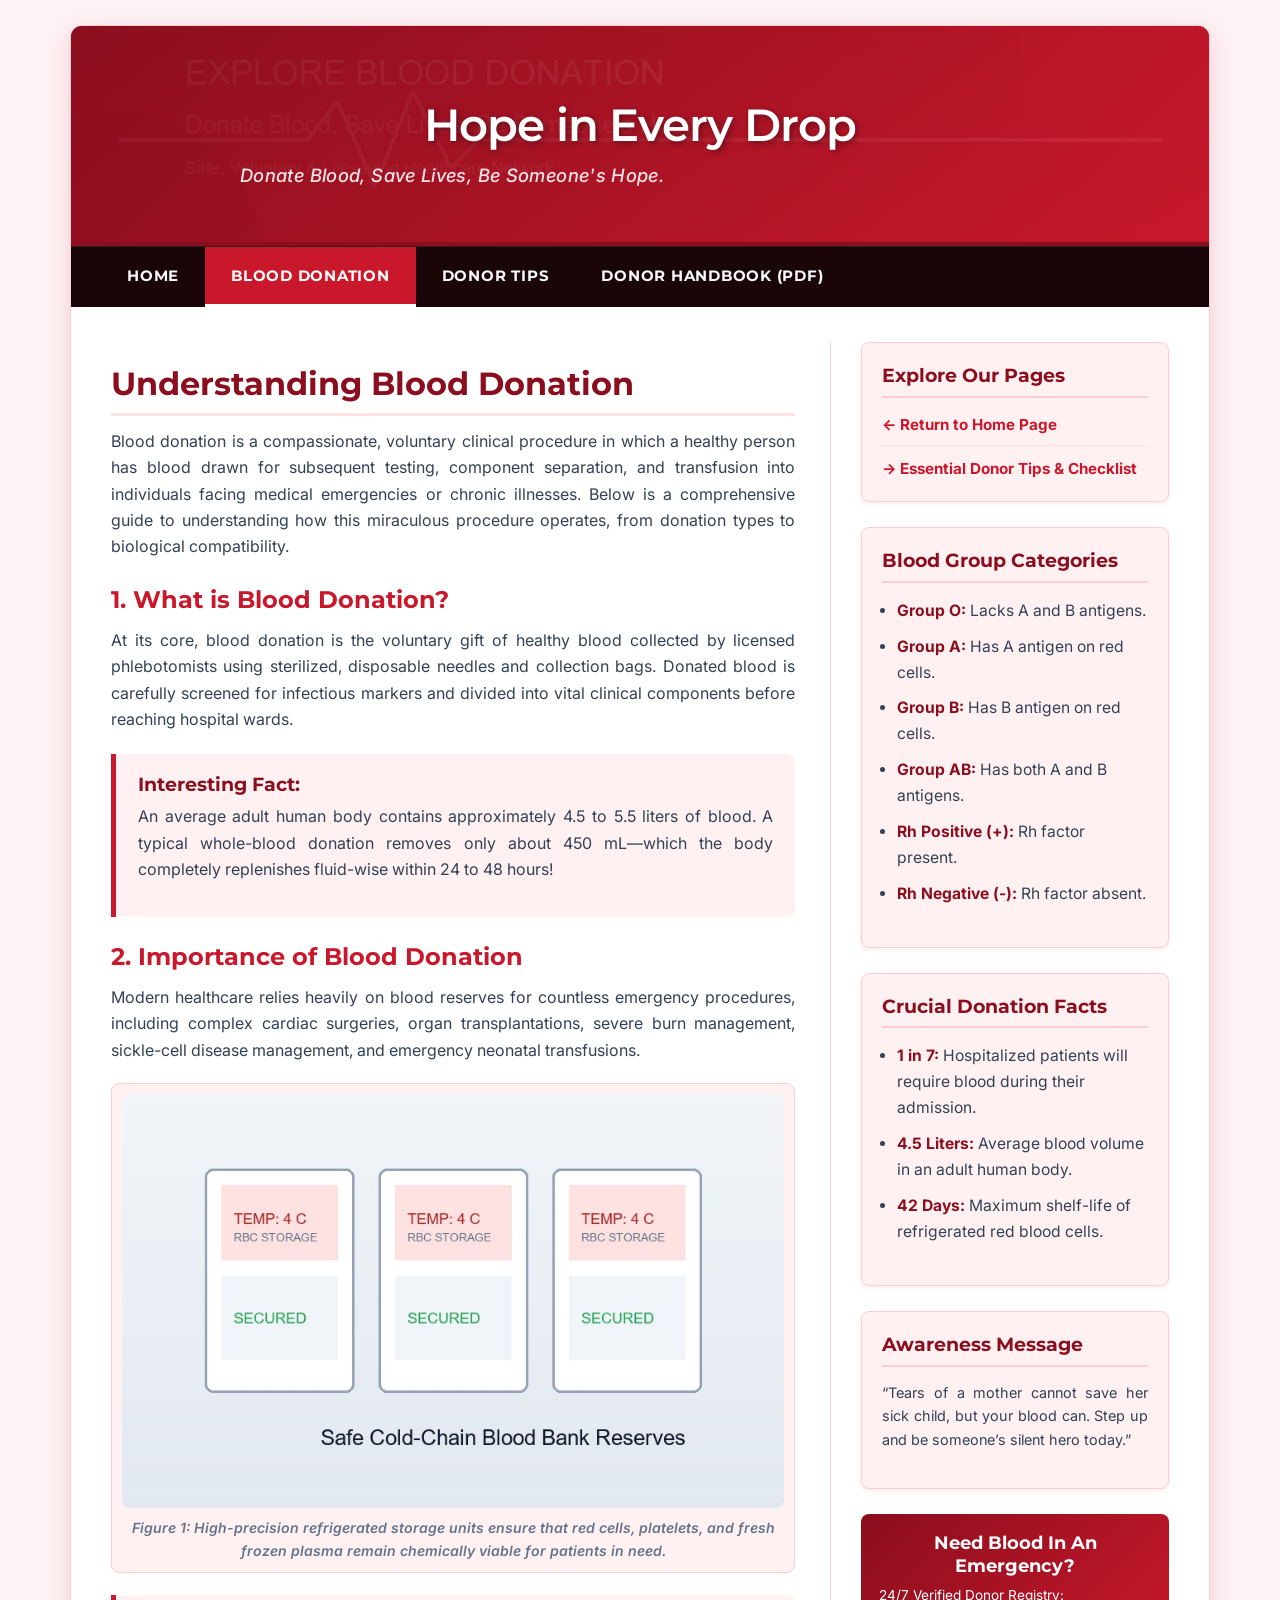
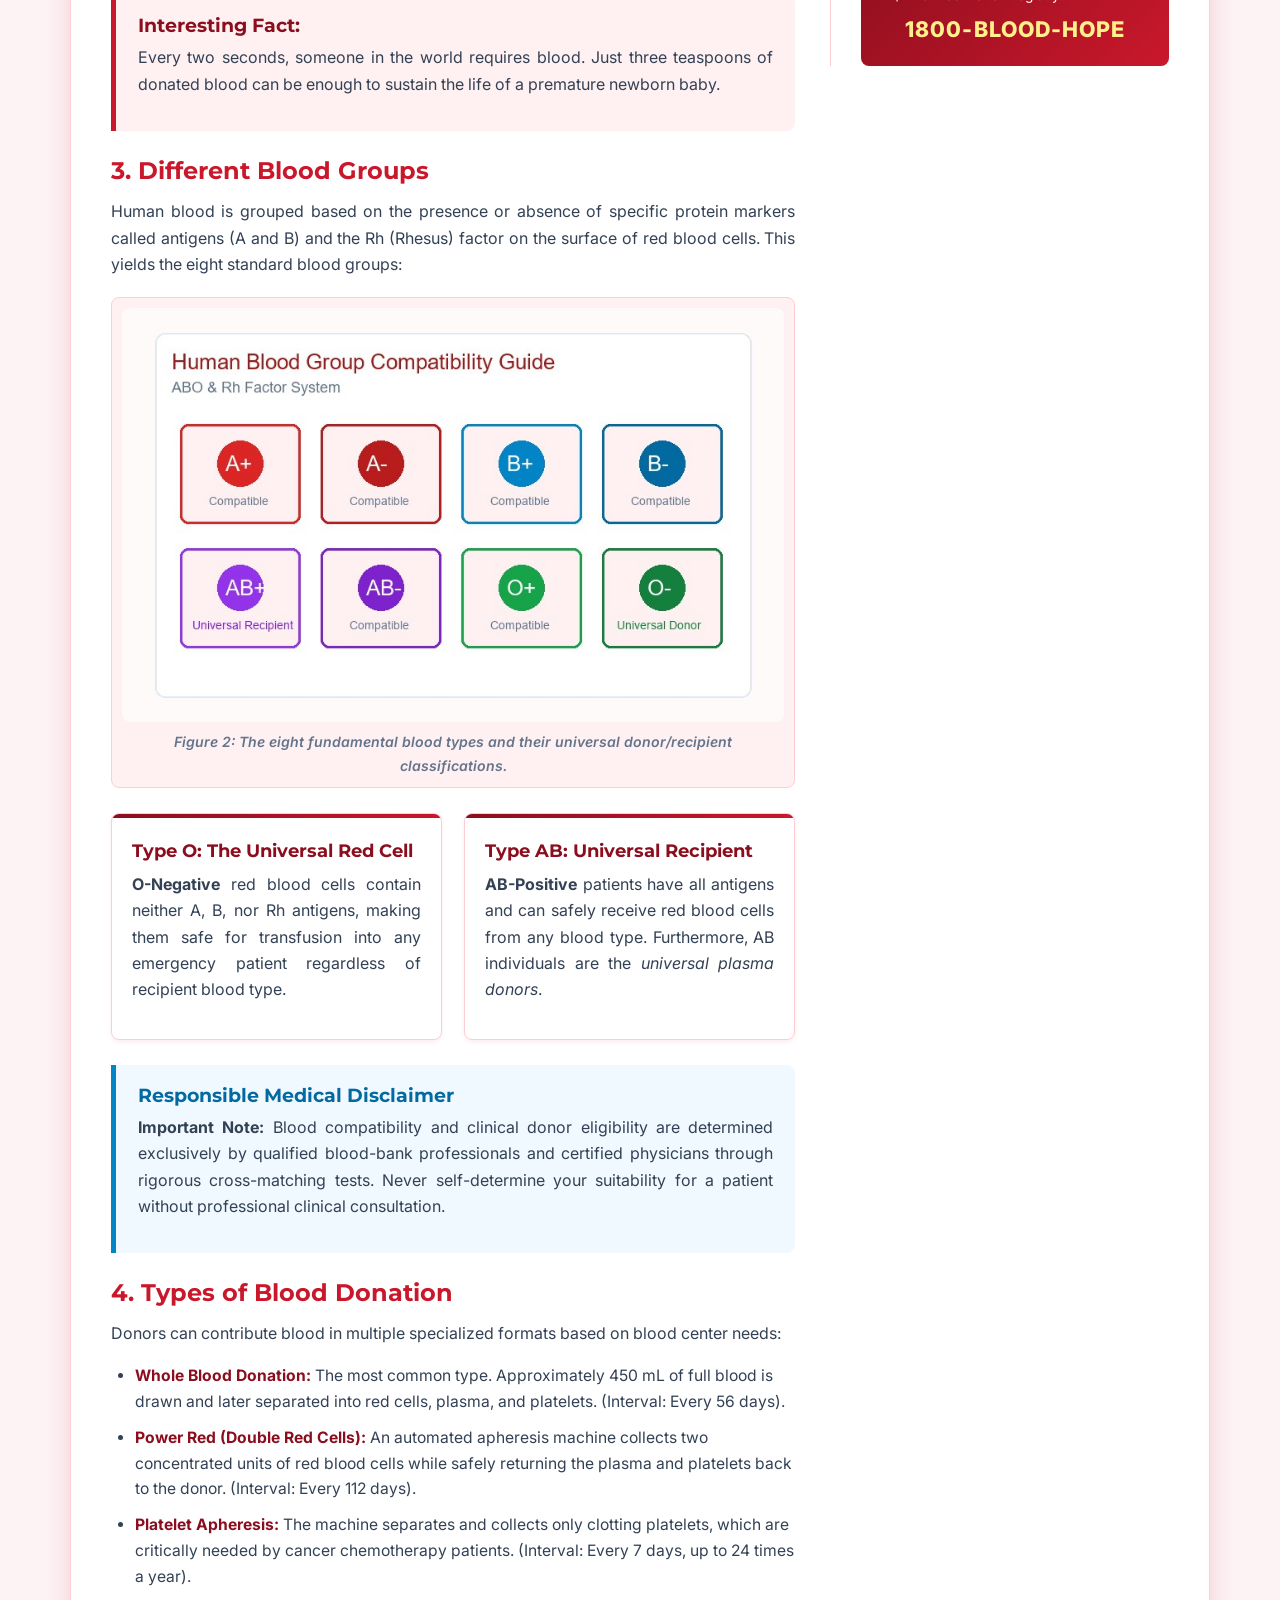
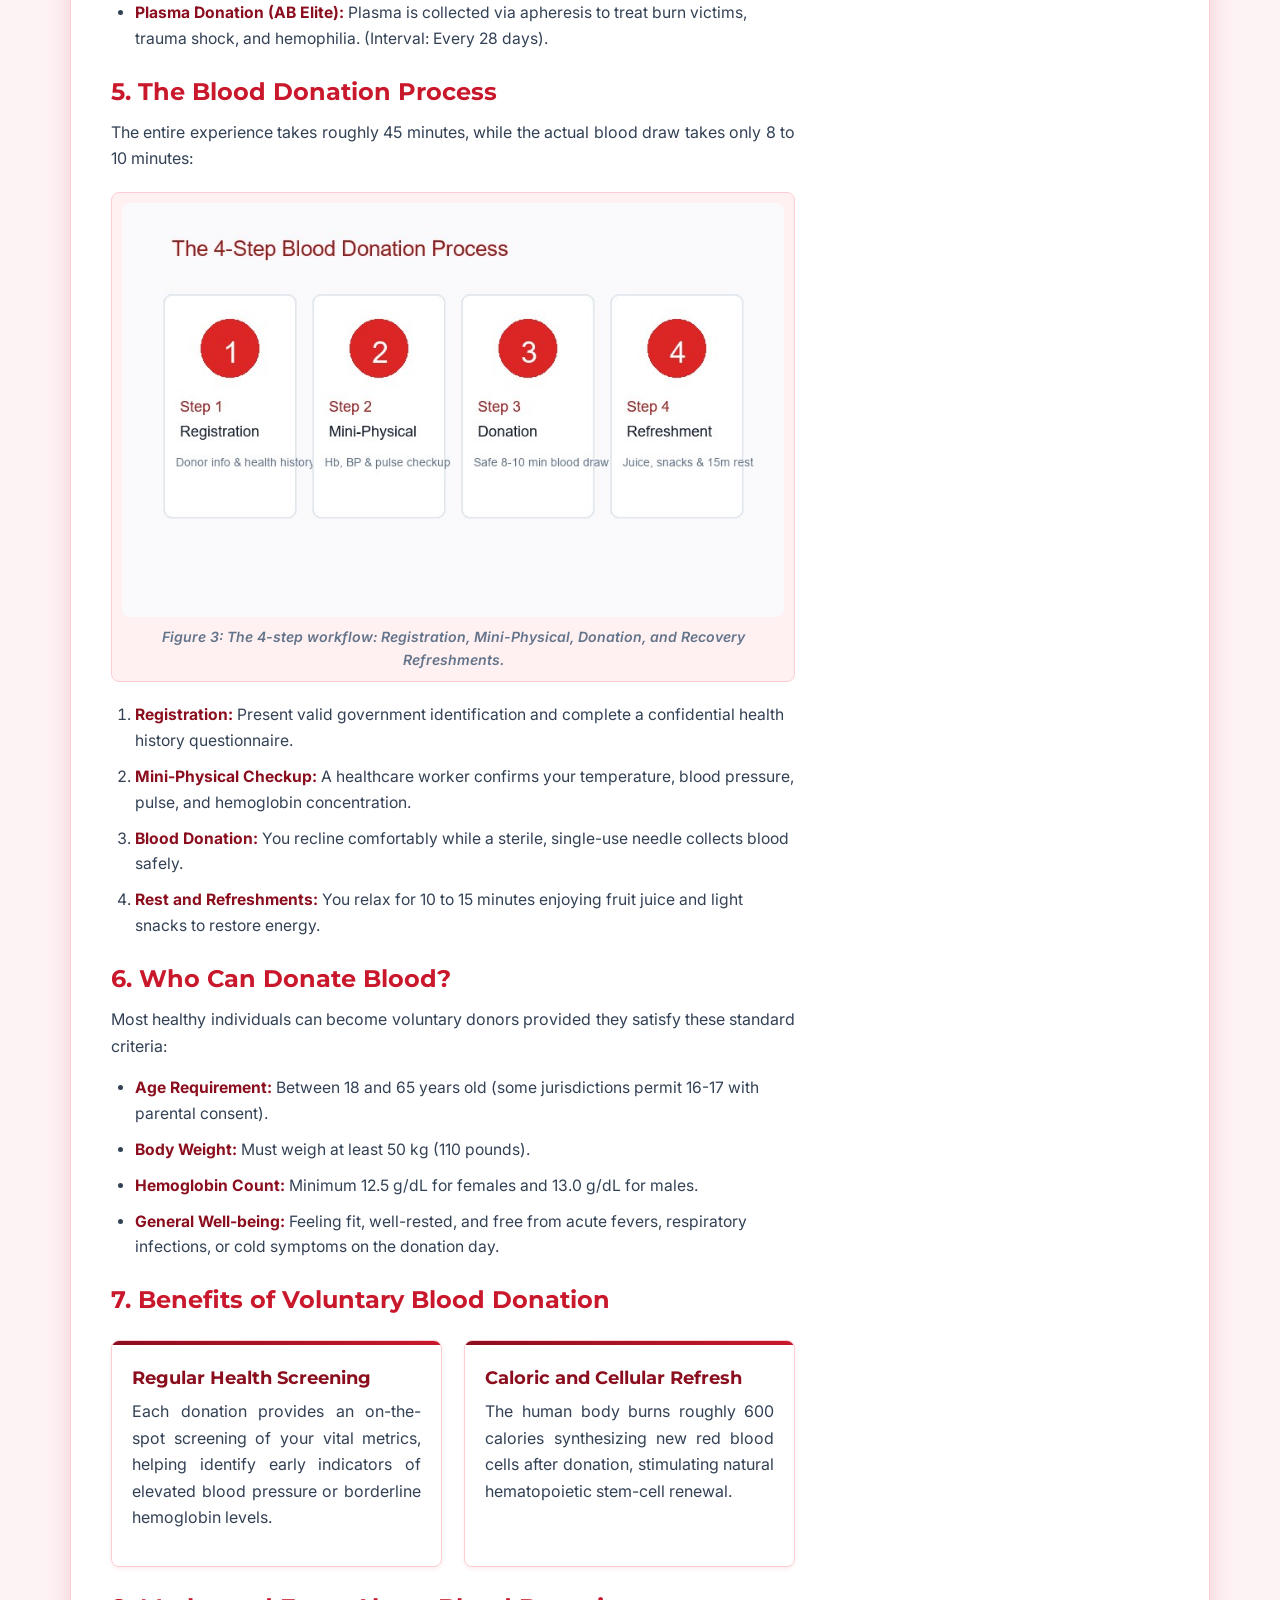
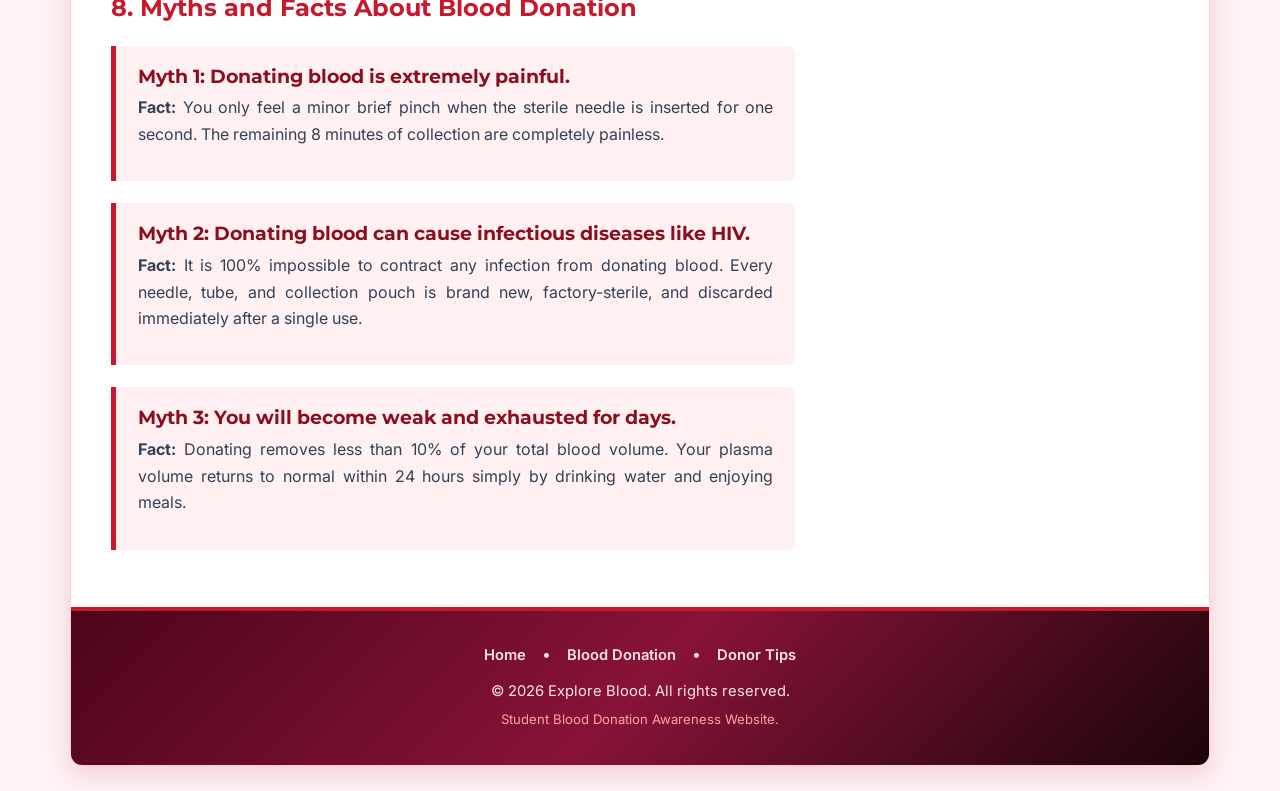
==== blood-donation.html @ 2cd2469a "blood Donor" ====
<!DOCTYPE html>
<html lang="en">
<head>
  <meta charset="UTF-8">
  <meta name="viewport" content="width=device-width, initial-scale=1.0">
  <title>Understanding Blood Donation | Explore Blood</title>
  
  <!-- CSS Stylesheets -->
  <link rel="stylesheet" href="styles/normalize.css">
  <link rel="stylesheet" href="styles/main.css">
  <link rel="icon" type="image/png" href="images/blood-drop.jpg">
</head>
<body>

  <!-- Main Website Wrapper -->
  <div class="main-wrapper">

    <!-- ======================================================================
         1. SITE HEADER (Common across all pages)
         ====================================================================== -->
    <header class="site-header">
      <div class="header-content">
        <h1 class="site-title"><a href="index.html">Hope in Every Drop</a></h1>
        <p class="site-tagline">Donate Blood, Save Lives, Be Someone's Hope.</p>
      </div>
    </header>

    <!-- ======================================================================
         2. NAVIGATION MENU (Horizontal & Responsive Pure CSS)
         ====================================================================== -->
    <nav class="site-nav">
      <input type="checkbox" id="nav-toggle">
      <label for="nav-toggle" class="nav-toggle-label">
        MENU <span class="menu-icon">&#9776;</span>
      </label>
      <ul class="nav-menu">
        <li><a href="index.html">Home</a></li>
        <li><a href="blood-donation.html" class="active">Blood Donation</a></li>
        <li><a href="donor-tips.html">Donor Tips</a></li>
        <li><a href="assets/blood_donor_handbook.pdf" target="_blank">Donor Handbook (PDF)</a></li>
      </ul>
    </nav>

    <!-- ======================================================================
         3. TWO-COLUMN LAYOUT (Main Content + Sidebar)
         ====================================================================== -->
    <div class="layout-container clearfix">

      <!-- MAIN SECTION (Left Column) -->
      <main class="main-content">
        
        <!-- Main Heading -->
        <section>
          <h1>Understanding Blood Donation</h1>
          <p>
            Blood donation is a compassionate, voluntary clinical procedure in which a healthy person has blood drawn for subsequent testing, component separation, and transfusion into individuals facing medical emergencies or chronic illnesses. Below is a comprehensive guide to understanding how this miraculous procedure operates, from donation types to biological compatibility.
          </p>
        </section>

        <!-- 1. What is Blood Donation? -->
        <section>
          <h2>1. What is Blood Donation?</h2>
          <p>
            At its core, blood donation is the voluntary gift of healthy blood collected by licensed phlebotomists using sterilized, disposable needles and collection bags. Donated blood is carefully screened for infectious markers and divided into vital clinical components before reaching hospital wards.
          </p>
          <div class="alert-box">
            <h3>Interesting Fact:</h3>
            <p>
              An average adult human body contains approximately 4.5 to 5.5 liters of blood. A typical whole-blood donation removes only about 450 mL&mdash;which the body completely replenishes fluid-wise within 24 to 48 hours!
            </p>
          </div>
        </section>

        <!-- 2. Importance of Blood Donation -->
        <section>
          <h2>2. Importance of Blood Donation</h2>
          <p>
            Modern healthcare relies heavily on blood reserves for countless emergency procedures, including complex cardiac surgeries, organ transplantations, severe burn management, sickle-cell disease management, and emergency neonatal transfusions.
          </p>
          <figure class="content-figure">
            <img src="images/blood-bank.jpg" alt="Certified Blood Bank Cold Chain Storage">
            <figcaption>Figure 1: High-precision refrigerated storage units ensure that red cells, platelets, and fresh frozen plasma remain chemically viable for patients in need.</figcaption>
          </figure>
          <div class="alert-box">
            <h3>Interesting Fact:</h3>
            <p>
              Every two seconds, someone in the world requires blood. Just three teaspoons of donated blood can be enough to sustain the life of a premature newborn baby.
            </p>
          </div>
        </section>

        <!-- 3. Different Blood Groups -->
        <section>
          <h2>3. Different Blood Groups</h2>
          <p>
            Human blood is grouped based on the presence or absence of specific protein markers called antigens (A and B) and the Rh (Rhesus) factor on the surface of red blood cells. This yields the eight standard blood groups:
          </p>

          <figure class="content-figure">
            <img src="images/blood-groups.jpg" alt="Blood Group Compatibility Infographic">
            <figcaption>Figure 2: The eight fundamental blood types and their universal donor/recipient classifications.</figcaption>
          </figure>

          <div class="cards-grid">
            <article class="info-card">
              <h3>Type O: The Universal Red Cell</h3>
              <p>
                <strong>O-Negative</strong> red blood cells contain neither A, B, nor Rh antigens, making them safe for transfusion into any emergency patient regardless of recipient blood type.
              </p>
            </article>

            <article class="info-card">
              <h3>Type AB: Universal Recipient</h3>
              <p>
                <strong>AB-Positive</strong> patients have all antigens and can safely receive red blood cells from any blood type. Furthermore, AB individuals are the <em>universal plasma donors</em>.
              </p>
            </article>
          </div>

          <!-- Medical Responsibility Notice as required -->
          <div class="alert-box" style="border-left-color: #0284c7; background-color: #f0f9ff;">
            <h3 style="color: #0369a1;">Responsible Medical Disclaimer</h3>
            <p>
              <strong>Important Note:</strong> Blood compatibility and clinical donor eligibility are determined exclusively by qualified blood-bank professionals and certified physicians through rigorous cross-matching tests. Never self-determine your suitability for a patient without professional clinical consultation.
            </p>
          </div>
        </section>

        <!-- 4. Types of Blood Donation -->
        <section>
          <h2>4. Types of Blood Donation</h2>
          <p>
            Donors can contribute blood in multiple specialized formats based on blood center needs:
          </p>
          <ul class="styled-list">
            <li><strong>Whole Blood Donation:</strong> The most common type. Approximately 450 mL of full blood is drawn and later separated into red cells, plasma, and platelets. (Interval: Every 56 days).</li>
            <li><strong>Power Red (Double Red Cells):</strong> An automated apheresis machine collects two concentrated units of red blood cells while safely returning the plasma and platelets back to the donor. (Interval: Every 112 days).</li>
            <li><strong>Platelet Apheresis:</strong> The machine separates and collects only clotting platelets, which are critically needed by cancer chemotherapy patients. (Interval: Every 7 days, up to 24 times a year).</li>
            <li><strong>Plasma Donation (AB Elite):</strong> Plasma is collected via apheresis to treat burn victims, trauma shock, and hemophilia. (Interval: Every 28 days).</li>
          </ul>
        </section>

        <!-- 5. Blood Donation Process -->
        <section>
          <h2>5. The Blood Donation Process</h2>
          <p>
            The entire experience takes roughly 45 minutes, while the actual blood draw takes only 8 to 10 minutes:
          </p>
          <figure class="content-figure">
            <img src="images/donation-process.jpg" alt="Step-by-Step Blood Donation Process">
            <figcaption>Figure 3: The 4-step workflow: Registration, Mini-Physical, Donation, and Recovery Refreshments.</figcaption>
          </figure>
          <ol class="styled-list">
            <li><strong>Registration:</strong> Present valid government identification and complete a confidential health history questionnaire.</li>
            <li><strong>Mini-Physical Checkup:</strong> A healthcare worker confirms your temperature, blood pressure, pulse, and hemoglobin concentration.</li>
            <li><strong>Blood Donation:</strong> You recline comfortably while a sterile, single-use needle collects blood safely.</li>
            <li><strong>Rest and Refreshments:</strong> You relax for 10 to 15 minutes enjoying fruit juice and light snacks to restore energy.</li>
          </ol>
        </section>

        <!-- 6. Who Can Donate Blood? -->
        <section>
          <h2>6. Who Can Donate Blood?</h2>
          <p>
            Most healthy individuals can become voluntary donors provided they satisfy these standard criteria:
          </p>
          <ul class="styled-list">
            <li><strong>Age Requirement:</strong> Between 18 and 65 years old (some jurisdictions permit 16-17 with parental consent).</li>
            <li><strong>Body Weight:</strong> Must weigh at least 50 kg (110 pounds).</li>
            <li><strong>Hemoglobin Count:</strong> Minimum 12.5 g/dL for females and 13.0 g/dL for males.</li>
            <li><strong>General Well-being:</strong> Feeling fit, well-rested, and free from acute fevers, respiratory infections, or cold symptoms on the donation day.</li>
          </ul>
        </section>

        <!-- 7. Benefits of Voluntary Blood Donation -->
        <section>
          <h2>7. Benefits of Voluntary Blood Donation</h2>
          <div class="cards-grid">
            <article class="info-card">
              <h3>Regular Health Screening</h3>
              <p>
                Each donation provides an on-the-spot screening of your vital metrics, helping identify early indicators of elevated blood pressure or borderline hemoglobin levels.
              </p>
            </article>
            <article class="info-card">
              <h3>Caloric and Cellular Refresh</h3>
              <p>
                The human body burns roughly 600 calories synthesizing new red blood cells after donation, stimulating natural hematopoietic stem-cell renewal.
              </p>
            </article>
          </div>
        </section>

        <!-- 8. Myths and Facts About Blood Donation -->
        <section>
          <h2>8. Myths and Facts About Blood Donation</h2>
          <div class="alert-box">
            <h3>Myth 1: Donating blood is extremely painful.</h3>
            <p>
              <strong>Fact:</strong> You only feel a minor brief pinch when the sterile needle is inserted for one second. The remaining 8 minutes of collection are completely painless.
            </p>
          </div>

          <div class="alert-box">
            <h3>Myth 2: Donating blood can cause infectious diseases like HIV.</h3>
            <p>
              <strong>Fact:</strong> It is 100% impossible to contract any infection from donating blood. Every needle, tube, and collection pouch is brand new, factory-sterile, and discarded immediately after a single use.
            </p>
          </div>

          <div class="alert-box">
            <h3>Myth 3: You will become weak and exhausted for days.</h3>
            <p>
              <strong>Fact:</strong> Donating removes less than 10% of your total blood volume. Your plasma volume returns to normal within 24 hours simply by drinking water and enjoying meals.
            </p>
          </div>
        </section>

      </main>

      <!-- SIDEBAR (Right Column) -->
      <aside class="sidebar-content">

        <!-- Navigation Links Back to Home & Donor Tips -->
        <div class="sidebar-widget">
          <h3>Explore Our Pages</h3>
          <ul class="sidebar-links">
            <li><a href="index.html">&larr; Return to Home Page</a></li>
            <li><a href="donor-tips.html">&rarr; Essential Donor Tips &amp; Checklist</a></li>
          </ul>
        </div>

        <!-- Blood Group Categories -->
        <div class="sidebar-widget">
          <h3>Blood Group Categories</h3>
          <ul class="styled-list" style="margin-left: 15px; font-size: 0.9rem;">
            <li><strong>Group O:</strong> Lacks A and B antigens.</li>
            <li><strong>Group A:</strong> Has A antigen on red cells.</li>
            <li><strong>Group B:</strong> Has B antigen on red cells.</li>
            <li><strong>Group AB:</strong> Has both A and B antigens.</li>
            <li><strong>Rh Positive (+):</strong> Rh factor present.</li>
            <li><strong>Rh Negative (-):</strong> Rh factor absent.</li>
          </ul>
        </div>

        <!-- Important Blood Donation Facts -->
        <div class="sidebar-widget">
          <h3>Crucial Donation Facts</h3>
          <ul class="styled-list" style="margin-left: 15px; font-size: 0.9rem;">
            <li><strong>1 in 7:</strong> Hospitalized patients will require blood during their admission.</li>
            <li><strong>4.5 Liters:</strong> Average blood volume in an adult human body.</li>
            <li><strong>42 Days:</strong> Maximum shelf-life of refrigerated red blood cells.</li>
          </ul>
        </div>

        <!-- Short Awareness Message -->
        <div class="sidebar-widget">
          <h3>Awareness Message</h3>
          <p style="font-size: 0.9rem;">
            &ldquo;Tears of a mother cannot save her sick child, but your blood can. Step up and be someone&rsquo;s silent hero today.&rdquo;
          </p>
        </div>

        <!-- Emergency Helpline Widget -->
        <div class="helpline-box">
          <h4>Need Blood In An Emergency?</h4>
          <p style="font-size: 0.85rem; margin-bottom: 0;">24/7 Verified Donor Registry:</p>
          <span class="helpline-number">1800-BLOOD-HOPE</span>
        </div>

      </aside>

    </div><!-- End of layout-container -->

    <!-- ======================================================================
         4. SITE FOOTER (Common across all pages)
         ====================================================================== -->
    <footer class="site-footer">
      <div class="footer-nav">
        <a href="index.html">Home</a> &bull;
        <a href="blood-donation.html">Blood Donation</a> &bull;
        <a href="donor-tips.html">Donor Tips</a>
      </div>
      <p>&copy; 2026 Explore Blood. All rights reserved.</p>
      <p class="footer-note">Student Blood Donation Awareness Website.</p>
    </footer>

  </div><!-- End of main-wrapper -->

</body>
</html>
---- styles/main.css ----
/* ==========================================================================
   EXPLORE BLOOD – BLOOD DONATION AWARENESS WEBSITE
   Common Stylesheet: main.css
   Topic: Explore Blood – Donate Blood, Save Lives, Be Someone's Hope
   Designed with HTML5 & CSS3 (Zero Frameworks, Zero JavaScript)
   ========================================================================== */

/* Google Fonts Import for clean modern typography */
@import url('https://fonts.googleapis.com/css2?family=Inter:wght@300;400;500;600;700&family=Montserrat:wght@600;700;800;900&display=swap');

/* --------------------------------------------------------------------------
   1. CSS VARIABLES (Theme Colors & Font Settings)
   -------------------------------------------------------------------------- */
:root {
  --primary-red: #c9182b;       /* Dominant bold red */
  --dark-red: #8b0e1e;          /* Deep rich crimson */
  --light-pink: #fff1f2;        /* Soft background pink */
  --card-pink: #ffe4e6;         /* Highlight border pink */
  --accent-pink: #fda4af;       /* Hover accent pink */
  --white: #ffffff;             /* Crisp clean white */
  --text-dark: #1e293b;         /* Deep slate heading color */
  --text-body: #334155;         /* Readable paragraph color */
  --text-muted: #64748b;        /* Subtitle gray */
  --border-color: #fecdd3;      /* Soft pinkish border */
  --shadow-sm: 0 2px 4px rgba(201, 24, 43, 0.08);
  --shadow-md: 0 4px 12px rgba(201, 24, 43, 0.12);
  --shadow-lg: 0 8px 24px rgba(201, 24, 43, 0.16);
  --border-radius: 8px;
  --transition: all 0.3s ease;
}

/* --------------------------------------------------------------------------
   2. GLOBAL RESET & BASE STYLES
   -------------------------------------------------------------------------- */
* {
  box-sizing: border-box;
  margin: 0;
  padding: 0;
}

html {
  font-family: 'Inter', -apple-system, BlinkMacSystemFont, 'Segoe UI', Roboto, sans-serif;
  font-size: 16px;
  color: var(--text-body);
  background-color: #fdf2f4;    /* Light aesthetic background */
  line-height: 1.65;
}

body {
  margin: 0;
  padding: 0;
  background-color: #fdf2f4;
  overflow-x: hidden;
}

/* Headings */
h1, h2, h3, h4, h5, h6 {
  font-family: 'Montserrat', sans-serif;
  color: var(--dark-red);
  font-weight: 700;
  line-height: 1.3;
  margin-bottom: 0.75rem;
}

h1 {
  font-size: 2rem;
  border-bottom: 3px solid var(--card-pink);
  padding-bottom: 8px;
}

h2 {
  font-size: 1.5rem;
  color: var(--primary-red);
  margin-top: 1.5rem;
}

h3 {
  font-size: 1.2rem;
  color: var(--text-dark);
}

p {
  margin-bottom: 1rem;
  text-align: justify;
}

a {
  color: var(--primary-red);
  text-decoration: none;
  font-weight: 600;
  transition: var(--transition);
}

a:hover, a:focus {
  color: var(--dark-red);
  text-decoration: underline;
}

img {
  max-width: 100%;
  height: auto;
  display: block;
  border-radius: var(--border-radius);
}

/* --------------------------------------------------------------------------
   3. FIXED-WIDTH CENTERED CONTAINER (Desktop View)
   -------------------------------------------------------------------------- */
.main-wrapper {
  width: 1140px;
  max-width: 95%;
  margin: 25px auto;
  background-color: var(--white);
  box-shadow: var(--shadow-lg);
  border-radius: 12px;
  overflow: hidden;
  border: 1px solid var(--border-color);
}

/* --------------------------------------------------------------------------
   4. HEADER & BANNER STYLING
   -------------------------------------------------------------------------- */
header.site-header {
  position: relative;
  background: linear-gradient(135deg, rgba(139, 14, 30, 0.95), rgba(201, 24, 43, 0.9)), url('../images/banner.jpg') center/cover no-repeat;
  color: var(--white);
  padding: 40px 45px 35px;
  text-align: center;
  border-bottom: 4px solid var(--dark-red);
}

.header-content {
  max-width: 800px;
  margin: 0 auto;
}

.site-title {
  font-size: 2.8rem;
  font-weight: 900;
  letter-spacing: -0.02em;
  color: var(--white);
  text-shadow: 2px 2px 6px rgba(0, 0, 0, 0.4);
  margin-bottom: 6px;
  border: none;
  padding: 0;
}

.site-title a {
  color: var(--white);
  text-decoration: none;
}

.site-tagline {
  font-size: 1.15rem;
  font-weight: 500;
  color: #ffe4e6;
  font-style: italic;
  letter-spacing: 0.02em;
}

/* --------------------------------------------------------------------------
   5. NAVIGATION MENU (Horizontal & Responsive Pure CSS)
   -------------------------------------------------------------------------- */
nav.site-nav {
  background-color: #1a0508;    /* Dark crimson-black navbar */
  position: relative;
  border-top: 1px solid rgba(255, 255, 255, 0.1);
}

/* Hidden checkbox for pure CSS mobile menu toggle */
#nav-toggle {
  display: none;
}

.nav-toggle-label {
  display: none;
  color: var(--white);
  padding: 14px 20px;
  font-weight: 700;
  cursor: pointer;
  text-align: right;
  font-family: 'Montserrat', sans-serif;
  user-select: none;
}

.nav-toggle-label .menu-icon {
  margin-left: 8px;
  font-size: 1.25rem;
}

.nav-menu {
  list-style: none;
  display: flex;
  margin: 0;
  padding: 0 30px;
  justify-content: flex-start;
}

.nav-menu li {
  margin: 0;
}

.nav-menu li a {
  display: block;
  padding: 16px 26px;
  color: #f8fafc;
  font-family: 'Montserrat', sans-serif;
  font-size: 0.95rem;
  font-weight: 700;
  text-transform: uppercase;
  letter-spacing: 0.05em;
  transition: var(--transition);
  border-bottom: 3px solid transparent;
}

.nav-menu li a:hover,
.nav-menu li a.active {
  background-color: var(--primary-red);
  color: var(--white);
  text-decoration: none;
  border-bottom: 3px solid var(--white);
}

/* --------------------------------------------------------------------------
   6. TWO-COLUMN LAYOUT (Main Content + Sidebar)
   -------------------------------------------------------------------------- */
.layout-container {
  padding: 35px 40px;
  background-color: var(--white);
}

/* Clearfix for floating layout */
.clearfix::after {
  content: "";
  display: table;
  clear: both;
}

/* Left Main Section (68% Width) */
main.main-content {
  float: left;
  width: 68%;
  padding-right: 35px;
}

/* Right Sidebar Section (32% Width) */
aside.sidebar-content {
  float: right;
  width: 32%;
  padding-left: 30px;
  border-left: 1px solid var(--border-color);
}

/* --------------------------------------------------------------------------
   7. FLOAT IMAGE & VISUAL CONTENT STYLING
   -------------------------------------------------------------------------- */
/* Demonstrating the floating skill requirement */
.img-float-left {
  float: left;
  margin: 0 25px 15px 0;
  border: 3px solid var(--border-color);
  padding: 4px;
  background-color: var(--white);
  box-shadow: var(--shadow-md);
  max-width: 340px;
  transition: var(--transition);
}

.img-float-left:hover {
  transform: scale(1.02);
  border-color: var(--primary-red);
}

.hero-feature-img {
  width: 100%;
  max-height: 400px;
  object-fit: cover;
  border: 3px solid var(--border-color);
  margin: 20px 0;
  box-shadow: var(--shadow-md);
  transition: var(--transition);
}

.hero-feature-img:hover {
  box-shadow: var(--shadow-lg);
  border-color: var(--primary-red);
}

/* Figure & Figcaption */
figure.content-figure {
  margin: 20px 0;
  padding: 10px;
  background-color: var(--light-pink);
  border: 1px solid var(--border-color);
  border-radius: var(--border-radius);
  text-align: center;
}

figure.content-figure img {
  width: 100%;
  margin: 0 auto;
}

figcaption {
  font-size: 0.88rem;
  font-weight: 600;
  color: var(--text-muted);
  margin-top: 8px;
  font-style: italic;
}

/* --------------------------------------------------------------------------
   8. ATTRACTIVE CARDS & CONTENT GRIDS
   -------------------------------------------------------------------------- */
.cards-grid {
  display: grid;
  grid-template-columns: repeat(2, 1fr);
  gap: 22px;
  margin: 25px 0;
}

.info-card {
  background-color: var(--white);
  border: 1px solid var(--border-color);
  border-radius: var(--border-radius);
  padding: 20px;
  box-shadow: var(--shadow-sm);
  transition: var(--transition);
  position: relative;
  overflow: hidden;
}

.info-card::before {
  content: "";
  position: absolute;
  top: 0;
  left: 0;
  right: 0;
  height: 4px;
  background: linear-gradient(90deg, var(--dark-red), var(--primary-red));
}

.info-card:hover {
  transform: translateY(-4px);
  box-shadow: var(--shadow-md);
  border-color: var(--accent-pink);
}

.info-card h3 {
  font-size: 1.15rem;
  margin-top: 5px;
  margin-bottom: 8px;
  color: var(--dark-red);
}

.info-card img {
  width: 100%;
  height: 180px;
  object-fit: cover;
  margin-bottom: 12px;
}

/* Callout Alert Box */
.alert-box {
  background-color: var(--light-pink);
  border-left: 5px solid var(--primary-red);
  padding: 18px 22px;
  margin: 22px 0;
  border-radius: 0 var(--border-radius) var(--border-radius) 0;
}

.alert-box h3 {
  color: var(--dark-red);
  margin-top: 0;
  margin-bottom: 6px;
}

/* Styled Lists */
ul.styled-list, ol.styled-list {
  margin: 15px 0 20px 24px;
  padding: 0;
}

ul.styled-list li, ol.styled-list li {
  margin-bottom: 10px;
  font-size: 0.98rem;
}

ul.styled-list li strong, ol.styled-list li strong {
  color: var(--dark-red);
}

/* Blood Groups Badge Grid */
.blood-badge-grid {
  display: grid;
  grid-template-columns: repeat(4, 1fr);
  gap: 10px;
  margin: 15px 0;
}

.blood-badge {
  background-color: var(--light-pink);
  border: 1px solid var(--border-color);
  border-radius: 6px;
  padding: 10px 4px;
  text-align: center;
  font-family: 'Montserrat', sans-serif;
  font-weight: 800;
  font-size: 1.1rem;
  color: var(--dark-red);
  transition: var(--transition);
}

.blood-badge:hover {
  background-color: var(--primary-red);
  color: var(--white);
  transform: scale(1.05);
}

/* --------------------------------------------------------------------------
   9. SIDEBAR WIDGETS & NAVIGATION
   -------------------------------------------------------------------------- */
.sidebar-widget {
  background-color: var(--light-pink);
  border: 1px solid var(--border-color);
  border-radius: var(--border-radius);
  padding: 20px;
  margin-bottom: 25px;
  box-shadow: var(--shadow-sm);
}

.sidebar-widget h3 {
  font-size: 1.2rem;
  color: var(--dark-red);
  border-bottom: 2px solid var(--border-color);
  padding-bottom: 8px;
  margin-top: 0;
  margin-bottom: 14px;
}

.sidebar-links {
  list-style: none;
  padding: 0;
  margin: 0;
}

.sidebar-links li {
  margin-bottom: 10px;
  border-bottom: 1px dotted var(--border-color);
  padding-bottom: 8px;
}

.sidebar-links li:last-child {
  border-bottom: none;
  margin-bottom: 0;
  padding-bottom: 0;
}

.sidebar-links li a {
  display: block;
  font-size: 0.95rem;
  color: var(--primary-red);
  font-weight: 700;
  transition: var(--transition);
}

.sidebar-links li a:hover {
  color: var(--dark-red);
  padding-left: 5px;
}

/* Emergency Helpline Box */
.helpline-box {
  background: linear-gradient(135deg, var(--dark-red), var(--primary-red));
  color: var(--white);
  border-radius: var(--border-radius);
  padding: 18px;
  text-align: center;
  margin-top: 15px;
}

.helpline-box h4 {
  color: var(--white);
  margin-bottom: 6px;
  font-size: 1.1rem;
}

.helpline-number {
  font-size: 1.35rem;
  font-weight: 800;
  color: #fef08a;
  letter-spacing: 0.05em;
  display: block;
  margin-top: 6px;
}

/* --------------------------------------------------------------------------
   10. FOOTER STYLING
   -------------------------------------------------------------------------- */
footer.site-footer {
  background: linear-gradient(135deg, #4c0519 0%, #881337 50%, #1a0508 100%);
  color: #ffe4e6;
  padding: 30px 40px;
  text-align: center;
  border-top: 4px solid var(--primary-red);
}

.footer-nav {
  margin-bottom: 12px;
}

.footer-nav a {
  color: #ffe4e6;
  font-size: 0.92rem;
  margin: 0 12px;
  transition: var(--transition);
}

.footer-nav a:hover {
  color: var(--white);
}

footer p {
  text-align: center;
  margin: 4px 0;
  font-size: 0.92rem;
}

.footer-note {
  font-size: 0.82rem;
  color: #fca5a5;
  margin-top: 6px;
}
/* --------------------------------------------------------------------------
   10B. PURE CSS CAROUSEL (Zero JavaScript)
   -------------------------------------------------------------------------- */
.css-carousel-container {
  position: relative;
  width: 100%;
  max-width: 720px;
  margin: 25px auto;
  border: 1px solid var(--border-color);
  border-radius: var(--border-radius);
  overflow: hidden;
  background-color: #0f172a;
  box-shadow: var(--shadow-md);
}

.carousel-radio {
  display: none;
}

.carousel-slides {
  position: relative;
  width: 400%; /* 4 slides */
  height: 380px;
  transition: transform 0.5s ease-in-out;
  display: flex;
}

.carousel-slide {
  width: 25%;
  height: 380px;
  position: relative;
}

.carousel-slide img {
  width: 100%;
  height: 100%;
  object-fit: cover;
}

.slide-caption {
  position: absolute;
  bottom: 0;
  left: 0;
  right: 0;
  background: rgba(15, 23, 42, 0.88);
  color: var(--white);
  padding: 12px 20px;
  font-family: 'Montserrat', sans-serif;
  font-size: 0.9rem;
  border-top: 1px solid rgba(255, 255, 255, 0.2);
}

#slide1:checked ~ .carousel-slides {
  transform: translateX(0%);
}
#slide2:checked ~ .carousel-slides {
  transform: translateX(-25%);
}
#slide3:checked ~ .carousel-slides {
  transform: translateX(-50%);
}
#slide4:checked ~ .carousel-slides {
  transform: translateX(-75%);
}

.carousel-indicators {
  position: absolute;
  bottom: 48px;
  left: 0;
  right: 0;
  text-align: center;
  z-index: 10;
}

.carousel-indicator-dot {
  display: inline-block;
  width: 14px;
  height: 14px;
  margin: 0 6px;
  border-radius: 50%;
  background-color: rgba(255, 255, 255, 0.4);
  border: 2px solid var(--white);
  cursor: pointer;
  transition: background-color 0.3s, transform 0.2s;
}

.carousel-indicator-dot:hover {
  background-color: rgba(255, 255, 255, 0.85);
}

#slide1:checked ~ .carousel-indicators label[for="slide1"],
#slide2:checked ~ .carousel-indicators label[for="slide2"],
#slide3:checked ~ .carousel-indicators label[for="slide3"],
#slide4:checked ~ .carousel-indicators label[for="slide4"] {
  background-color: var(--primary-red);
  transform: scale(1.25);
}

/* --------------------------------------------------------------------------
   10C. MEDIA CARDS (Audio Player & PDF Download)
   -------------------------------------------------------------------------- */
.media-card {
  background-color: var(--light-pink);
  border: 1px solid var(--border-color);
  border-radius: var(--border-radius);
  padding: 22px;
  margin: 22px 0;
  box-shadow: var(--shadow-sm);
  transition: var(--transition);
}

.media-card:hover {
  box-shadow: var(--shadow-md);
  border-color: var(--accent-pink);
}

.media-card h3 {
  margin-top: 0;
  color: var(--dark-red);
  font-size: 1.2rem;
  display: flex;
  align-items: center;
  gap: 8px;
}

.media-card audio {
  width: 100%;
  margin: 12px 0 10px;
}

.download-btn {
  display: inline-block;
  background-color: var(--primary-red);
  color: var(--white) !important;
  font-family: 'Montserrat', sans-serif;
  font-size: 0.92rem;
  font-weight: 700;
  padding: 10px 20px;
  border-radius: var(--border-radius);
  text-decoration: none !important;
  box-shadow: var(--shadow-sm);
  transition: var(--transition);
  margin-top: 6px;
}

.download-btn:hover {
  background-color: var(--dark-red);
  transform: translateY(-2px);
  box-shadow: var(--shadow-md);
}

.download-btn.secondary {
  background-color: #0284c7;
}

.download-btn.secondary:hover {
  background-color: #0369a1;
}

/* --------------------------------------------------------------------------
   11. RESPONSIVE DESIGN (Media Queries)
   -------------------------------------------------------------------------- */

/* Tablet Screens (max-width: 991px and min-width: 768px) */
@media screen and (max-width: 991px) {
  .main-wrapper {
    width: 95%;
    margin: 15px auto;
  }

  header.site-header {
    padding: 30px 25px;
  }

  .site-title {
    font-size: 2.2rem;
  }

  .layout-container {
    padding: 25px 25px;
  }

  main.main-content {
    width: 64%;
    padding-right: 20px;
  }

  aside.sidebar-content {
    width: 36%;
    padding-left: 20px;
  }

  .cards-grid {
    grid-template-columns: 1fr;
    gap: 18px;
  }
}

/* Mobile Screens (max-width: 767px) */
@media screen and (max-width: 767px) {
  body {
    background-color: var(--white);
  }

  .main-wrapper {
    width: 100%;
    margin: 0;
    border-radius: 0;
    border: none;
    box-shadow: none;
  }

  header.site-header {
    padding: 25px 18px;
  }

  .site-title {
    font-size: 1.8rem;
  }

  .site-tagline {
    font-size: 0.95rem;
  }

  /* Show Pure CSS Mobile Menu Toggle */
  .nav-toggle-label {
    display: block;
    background-color: #1a0508;
    border-bottom: 1px solid rgba(255, 255, 255, 0.1);
  }

  .nav-menu {
    display: none;
    flex-direction: column;
    padding: 0;
  }

  /* When checkbox is checked, expand menu */
  #nav-toggle:checked ~ .nav-menu {
    display: flex;
  }

  .nav-menu li a {
    padding: 14px 20px;
    border-bottom: 1px solid rgba(255, 255, 255, 0.08);
  }

  .layout-container {
    padding: 20px 16px;
  }

  /* Single Column Stacking for Mobile */
  main.main-content,
  aside.sidebar-content {
    float: none;
    width: 100%;
    padding: 0;
    border: none;
  }

  aside.sidebar-content {
    margin-top: 35px;
    padding-top: 25px;
    border-top: 2px solid var(--border-color);
  }

  .img-float-left {
    float: none;
    max-width: 100%;
    margin: 0 0 18px 0;
  }

  .cards-grid {
    grid-template-columns: 1fr;
  }

  .carousel-slides,
  .carousel-slide {
    height: 230px;
  }

  footer.site-footer {
    padding: 22px 16px;
  }
}
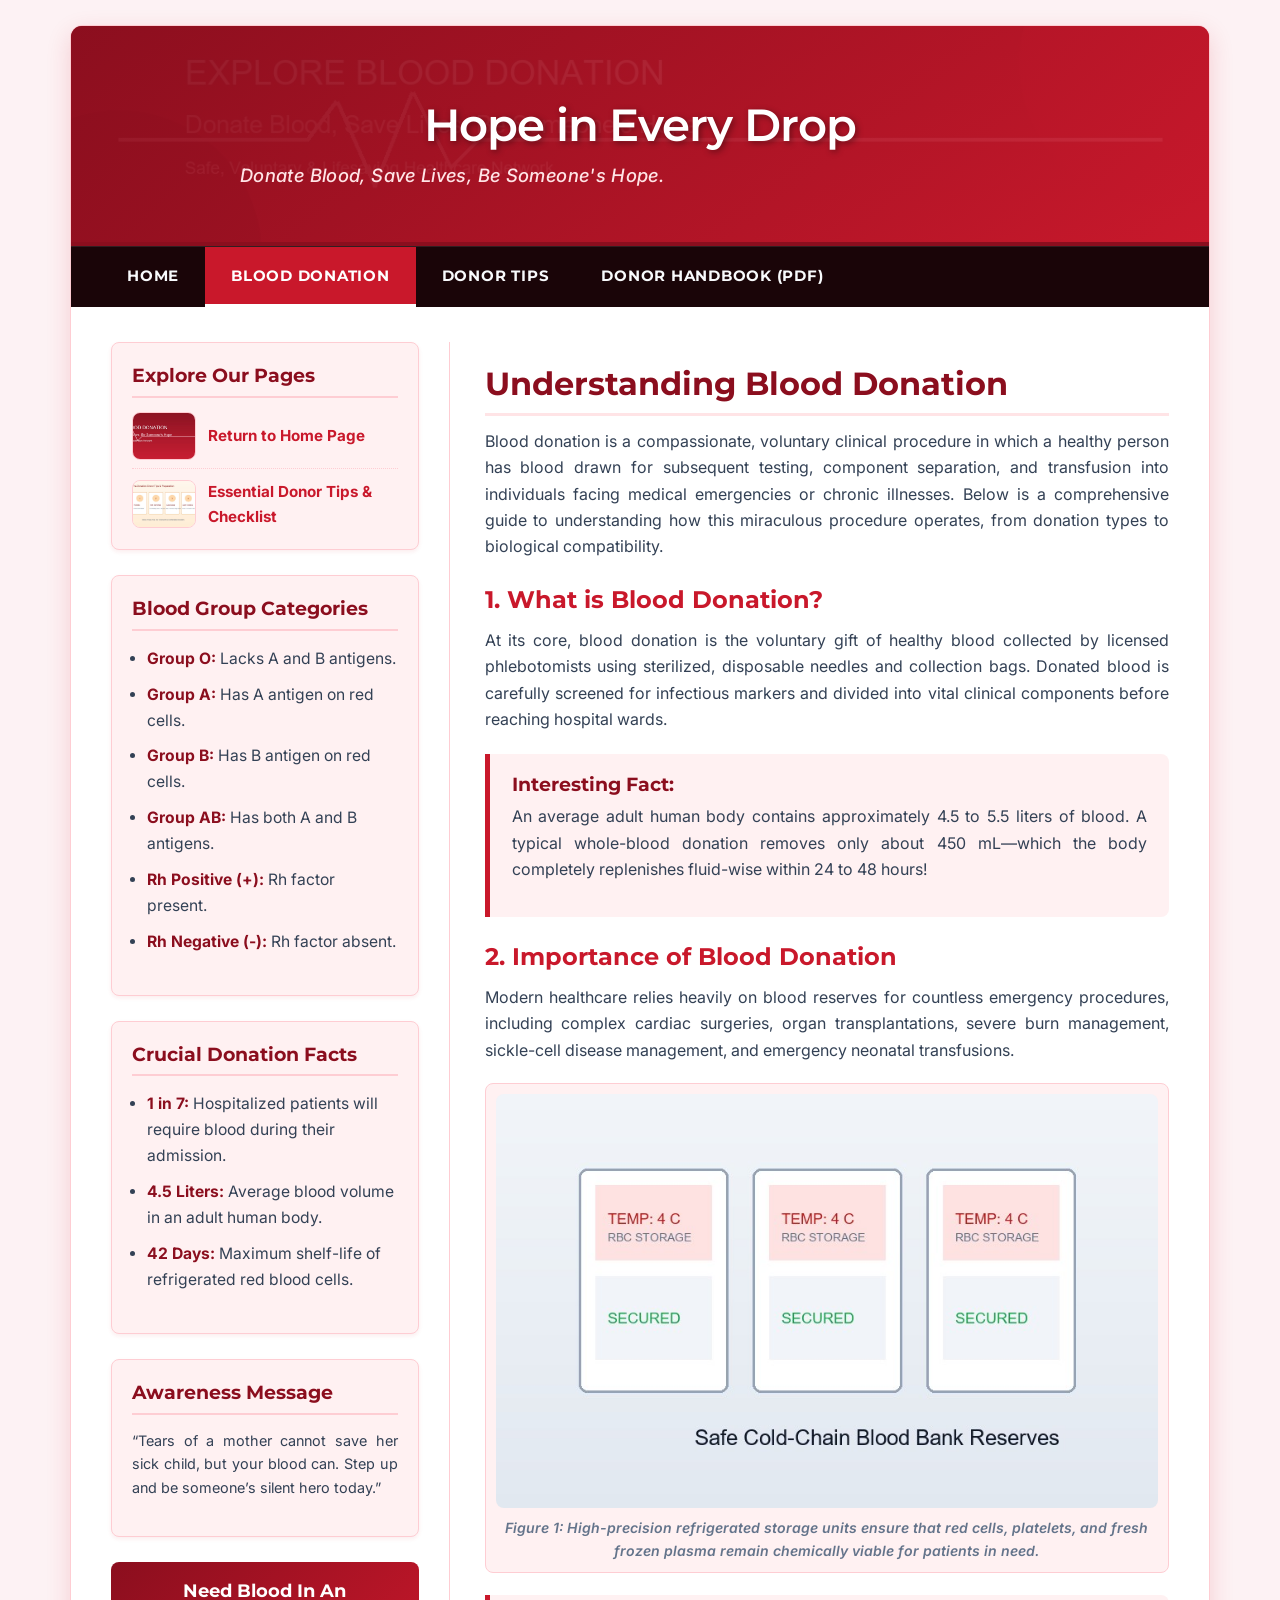
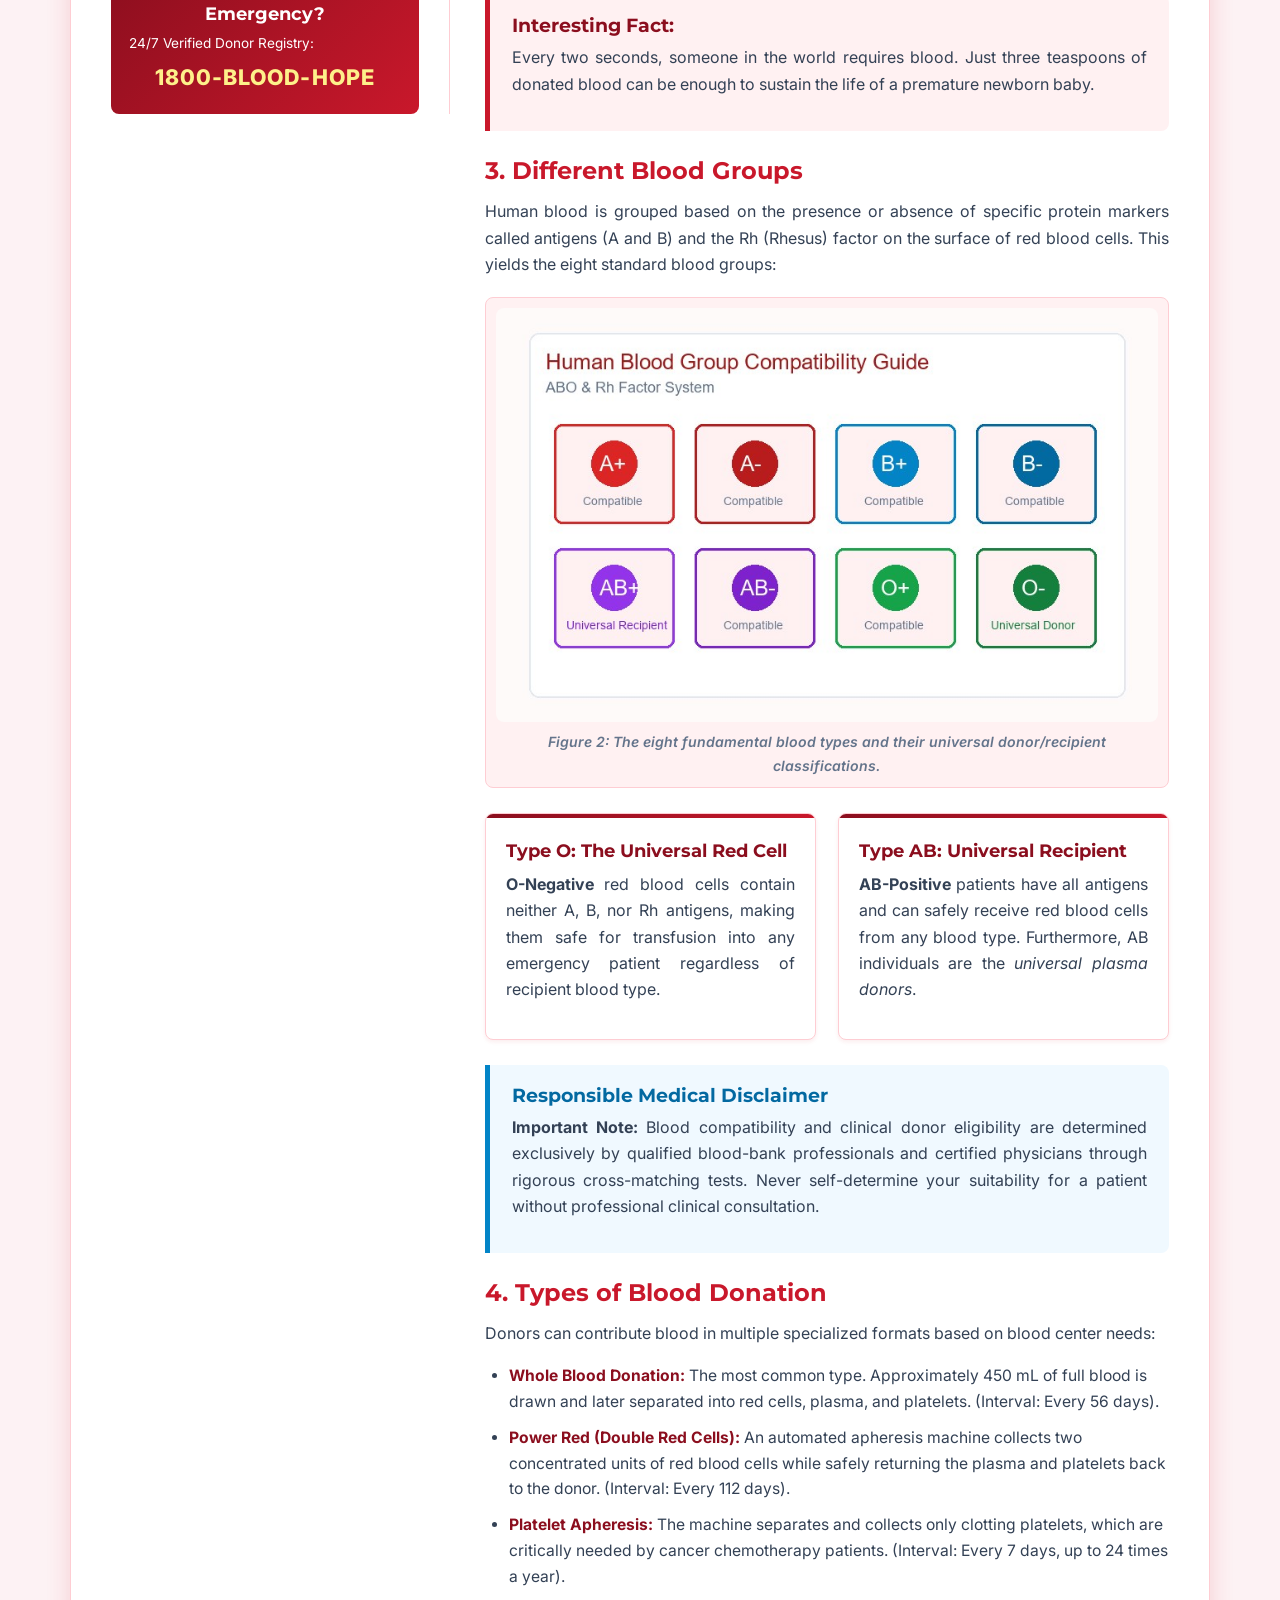
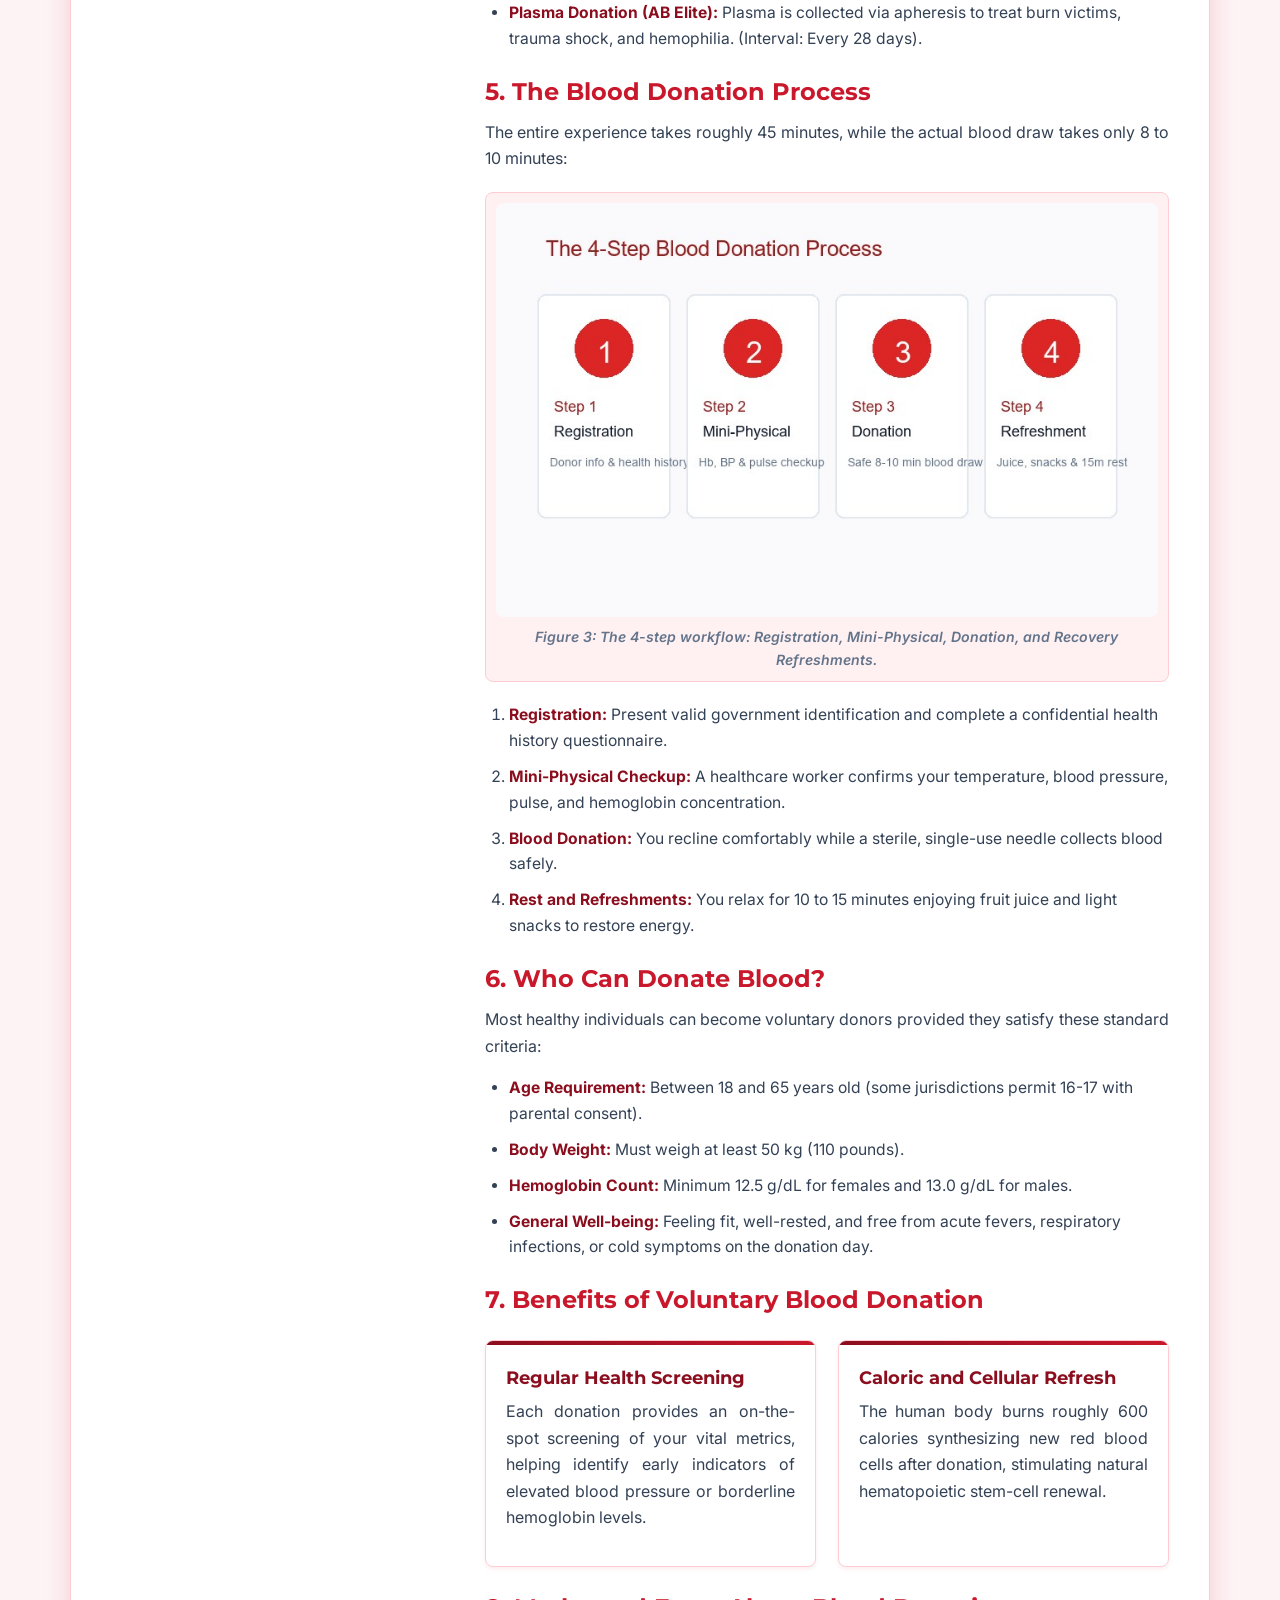
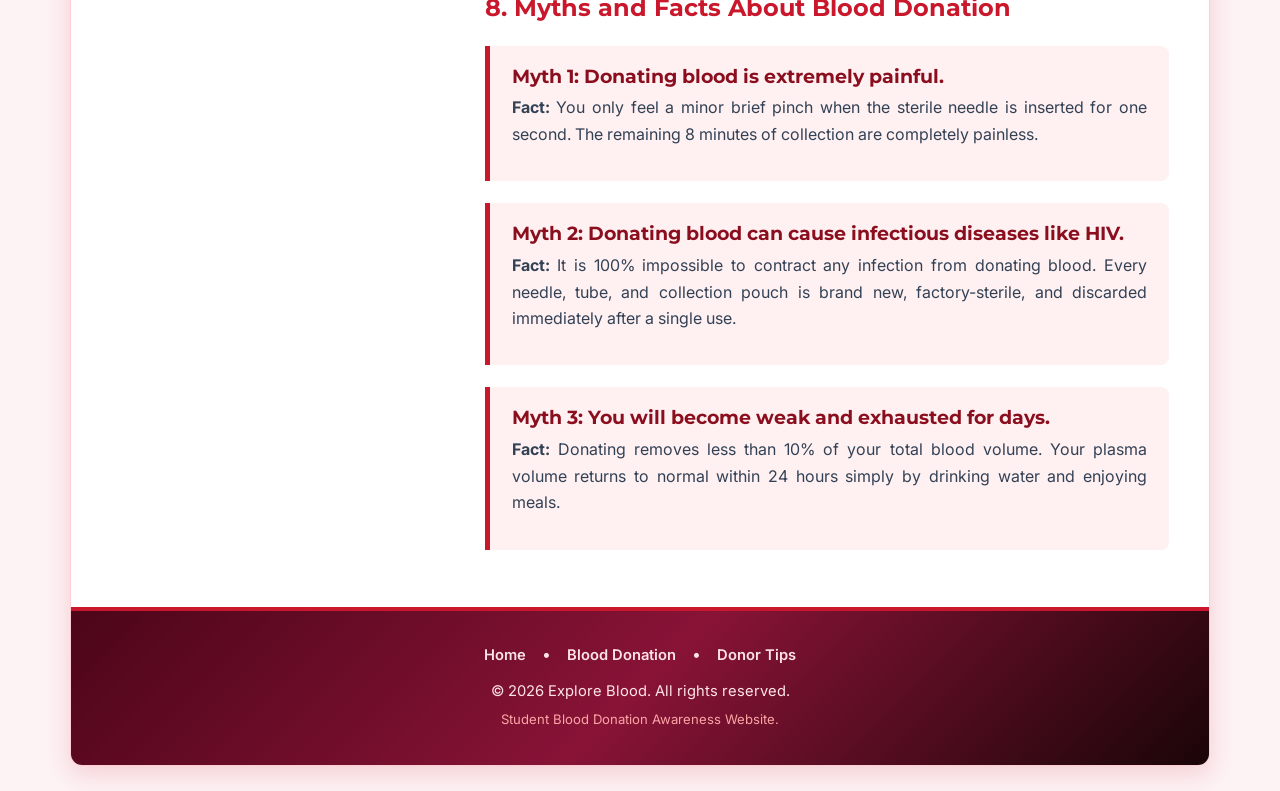
==== commit 79ea0013: "blood Donor" ====
--- a/blood-donation.html
+++ b/blood-donation.html
@@ -218,15 +218,25 @@
 
       </main>
 
-      <!-- SIDEBAR (Right Column) -->
+      <!-- SIDEBAR (Left Column) -->
       <aside class="sidebar-content">
 
         <!-- Navigation Links Back to Home & Donor Tips -->
         <div class="sidebar-widget">
           <h3>Explore Our Pages</h3>
           <ul class="sidebar-links">
-            <li><a href="index.html">&larr; Return to Home Page</a></li>
-            <li><a href="donor-tips.html">&rarr; Essential Donor Tips &amp; Checklist</a></li>
+            <li>
+              <a href="index.html">
+                <img src="images/banner.jpg" alt="" loading="lazy">
+                <span class="sidebar-link-label">Return to Home Page</span>
+              </a>
+            </li>
+            <li>
+              <a href="donor-tips.html">
+                <img src="images/donor-tips.jpg" alt="" loading="lazy">
+                <span class="sidebar-link-label">Essential Donor Tips &amp; Checklist</span>
+              </a>
+            </li>
           </ul>
         </div>
 
--- a/styles/main.css
+++ b/styles/main.css
@@ -236,19 +236,19 @@
   clear: both;
 }
 
-/* Left Main Section (68% Width) */
+/* Right Main Section (68% Width) */
 main.main-content {
+  float: right;
+  width: 68%;
+  padding-left: 35px;
+}
+
+/* Left Sidebar Section (32% Width) */
+aside.sidebar-content {
   float: left;
-  width: 68%;
-  padding-right: 35px;
-}
-
-/* Right Sidebar Section (32% Width) */
-aside.sidebar-content {
-  float: right;
   width: 32%;
-  padding-left: 30px;
-  border-left: 1px solid var(--border-color);
+  padding-right: 30px;
+  border-right: 1px solid var(--border-color);
 }
 
 /* --------------------------------------------------------------------------
@@ -457,16 +457,30 @@
 }
 
 .sidebar-links li a {
-  display: block;
+  display: flex;
+  align-items: center;
+  gap: 12px;
   font-size: 0.95rem;
   color: var(--primary-red);
   font-weight: 700;
   transition: var(--transition);
 }
 
+.sidebar-links li a img {
+  width: 64px;
+  height: 48px;
+  flex: 0 0 64px;
+  object-fit: cover;
+  border: 1px solid var(--border-color);
+}
+
+.sidebar-link-label {
+  flex: 1;
+}
+
 .sidebar-links li a:hover {
   color: var(--dark-red);
-  padding-left: 5px;
+  transform: translateX(5px);
 }
 
 /* Emergency Helpline Box */
@@ -709,18 +723,33 @@
     font-size: 2.2rem;
   }
 
+  .nav-menu {
+    width: 100%;
+    padding: 0;
+  }
+
+  .nav-menu li {
+    flex: 1;
+  }
+
+  .nav-menu li a {
+    padding: 16px 8px;
+    text-align: center;
+  }
+
   .layout-container {
     padding: 25px 25px;
   }
 
   main.main-content {
     width: 64%;
+    padding-left: 20px;
+  }
+
+  aside.sidebar-content {
+    float: left;
+    width: 36%;
     padding-right: 20px;
-  }
-
-  aside.sidebar-content {
-    width: 36%;
-    padding-left: 20px;
   }
 
   .cards-grid {
@@ -795,6 +824,7 @@
     margin-top: 35px;
     padding-top: 25px;
     border-top: 2px solid var(--border-color);
+    border-right: none;
   }
 
   .img-float-left {
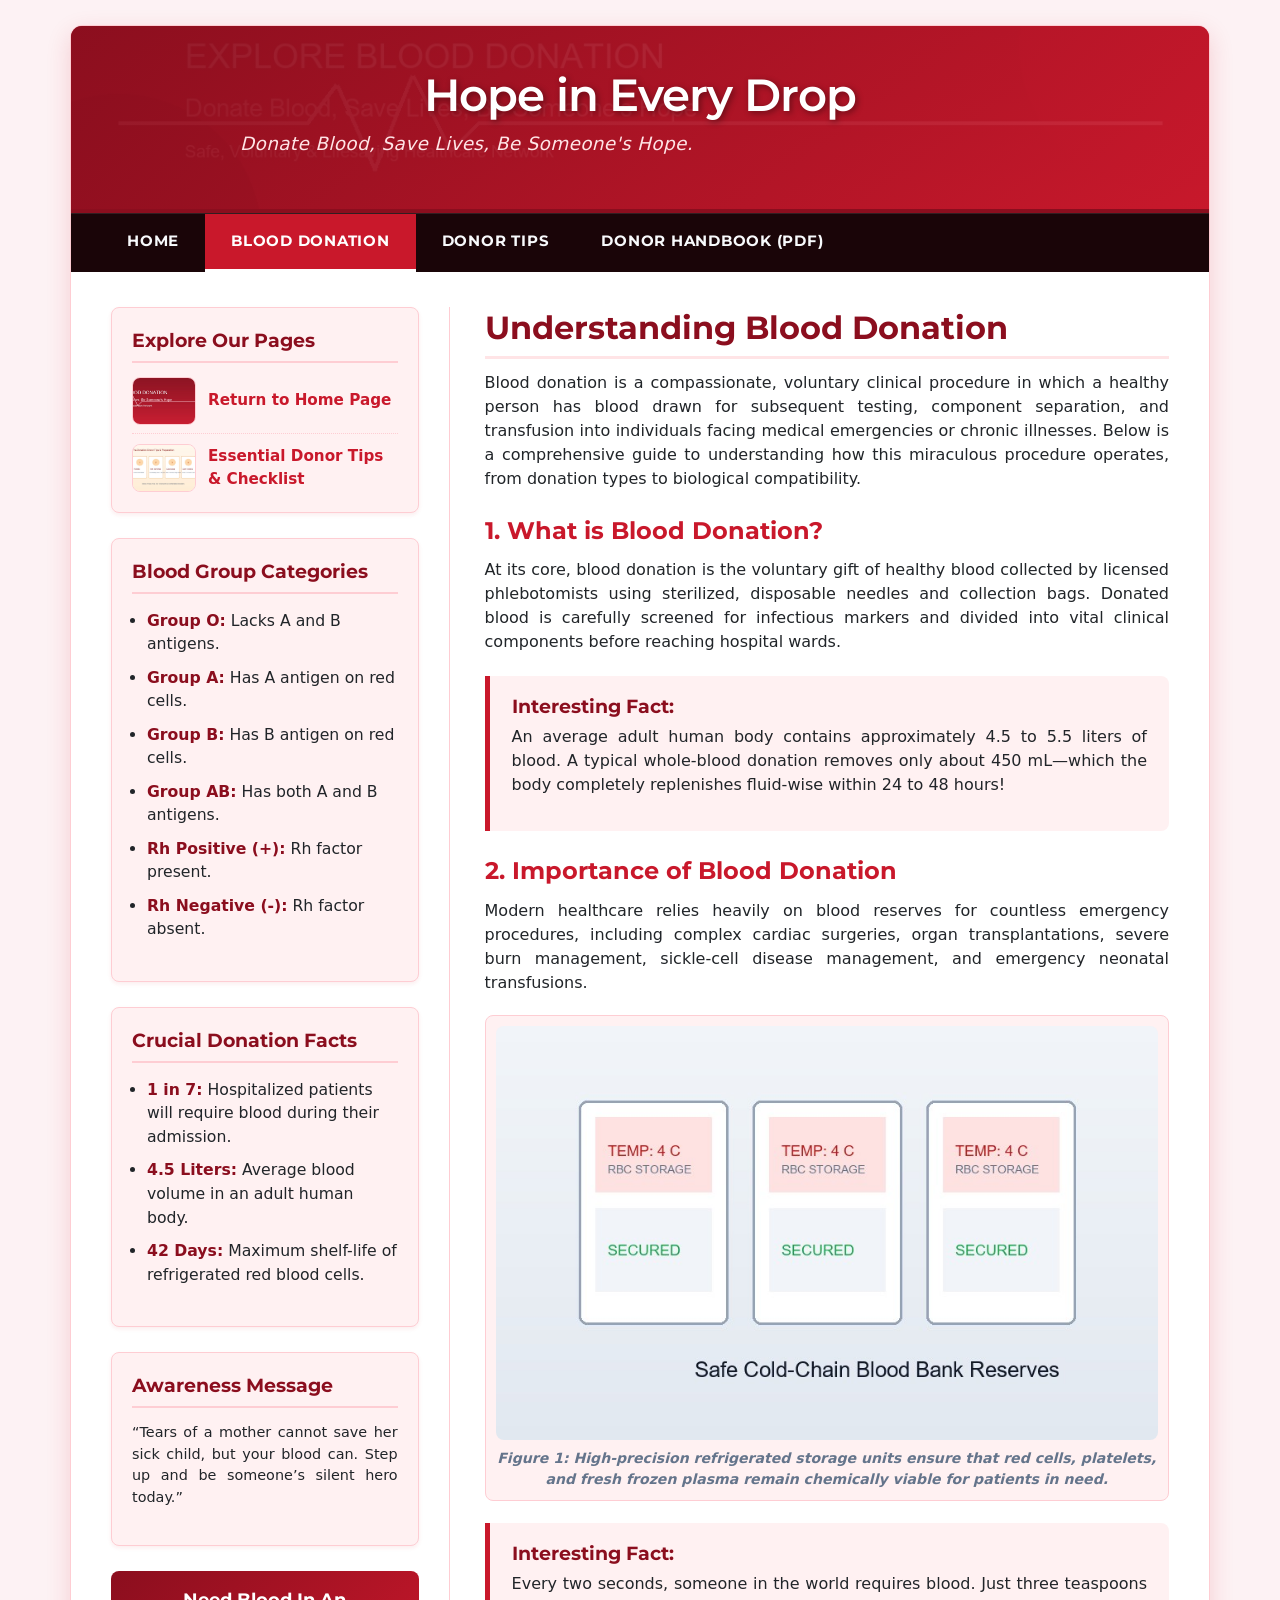
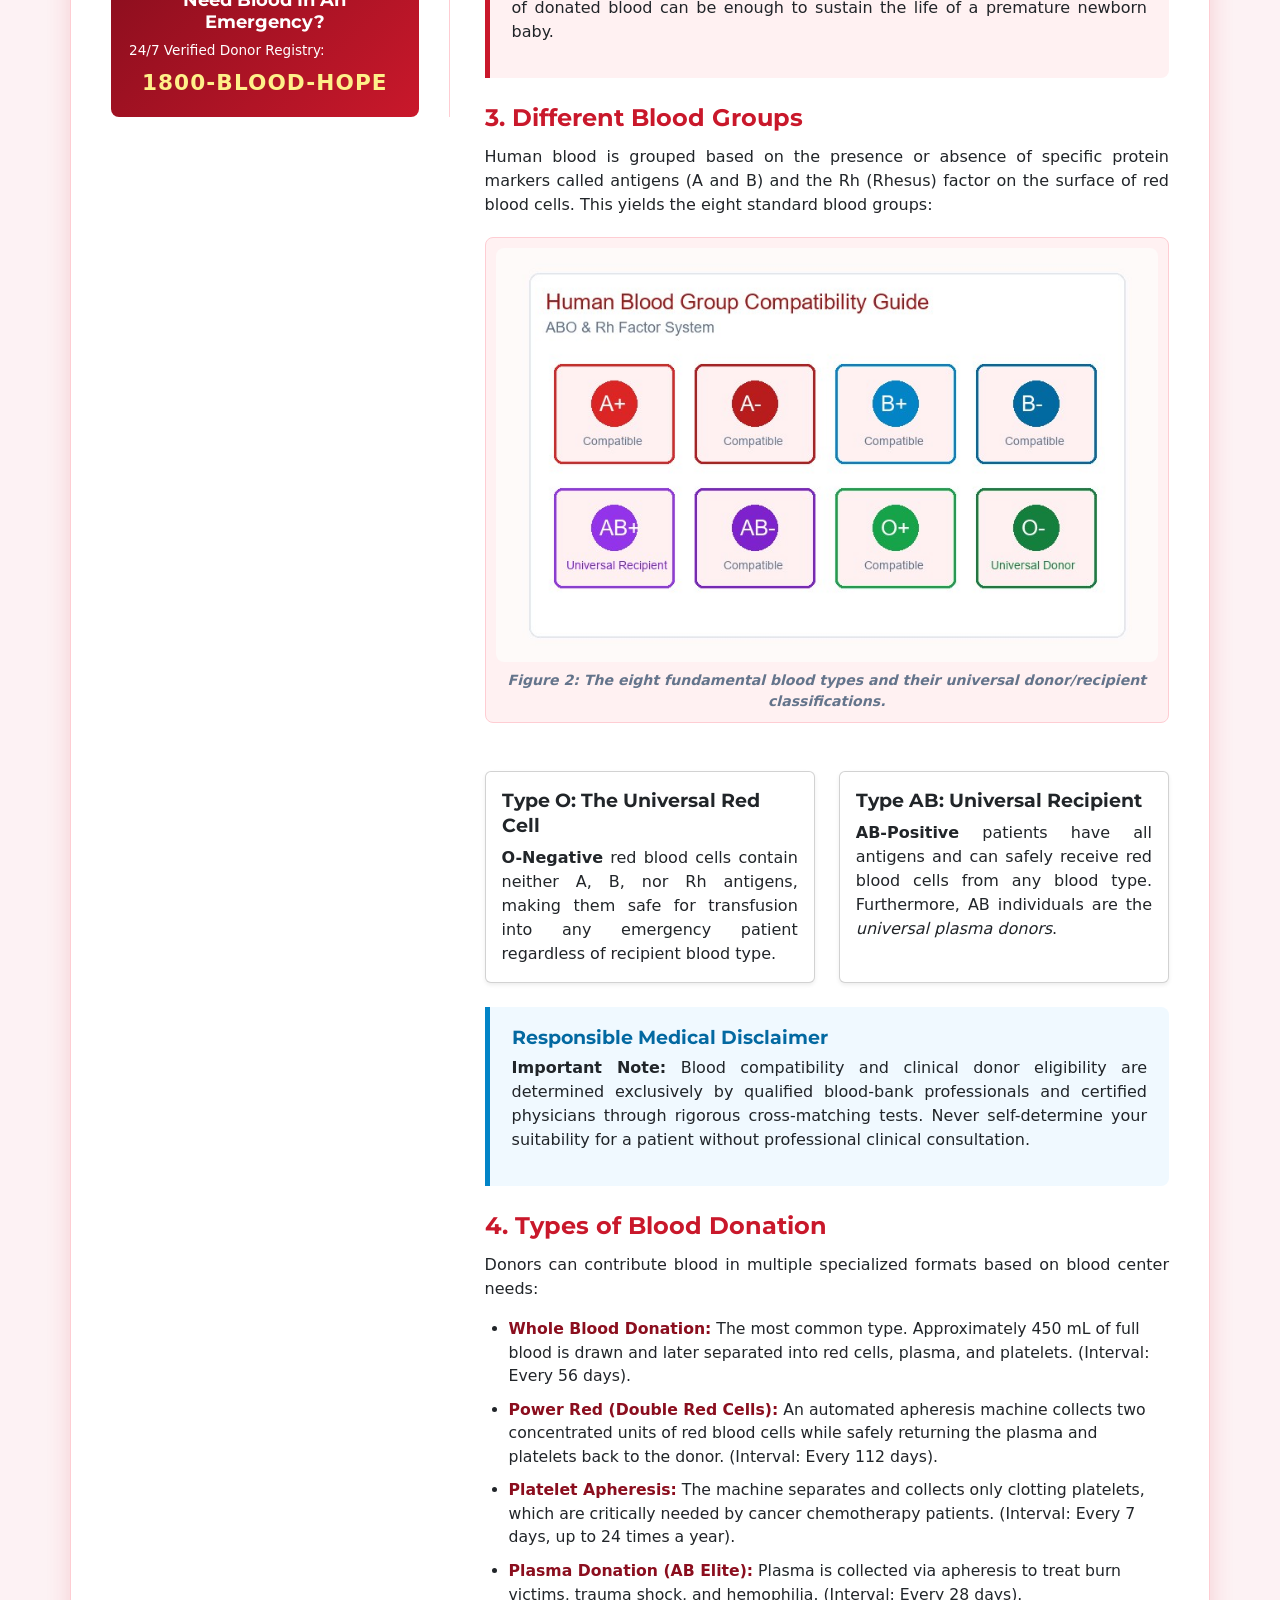
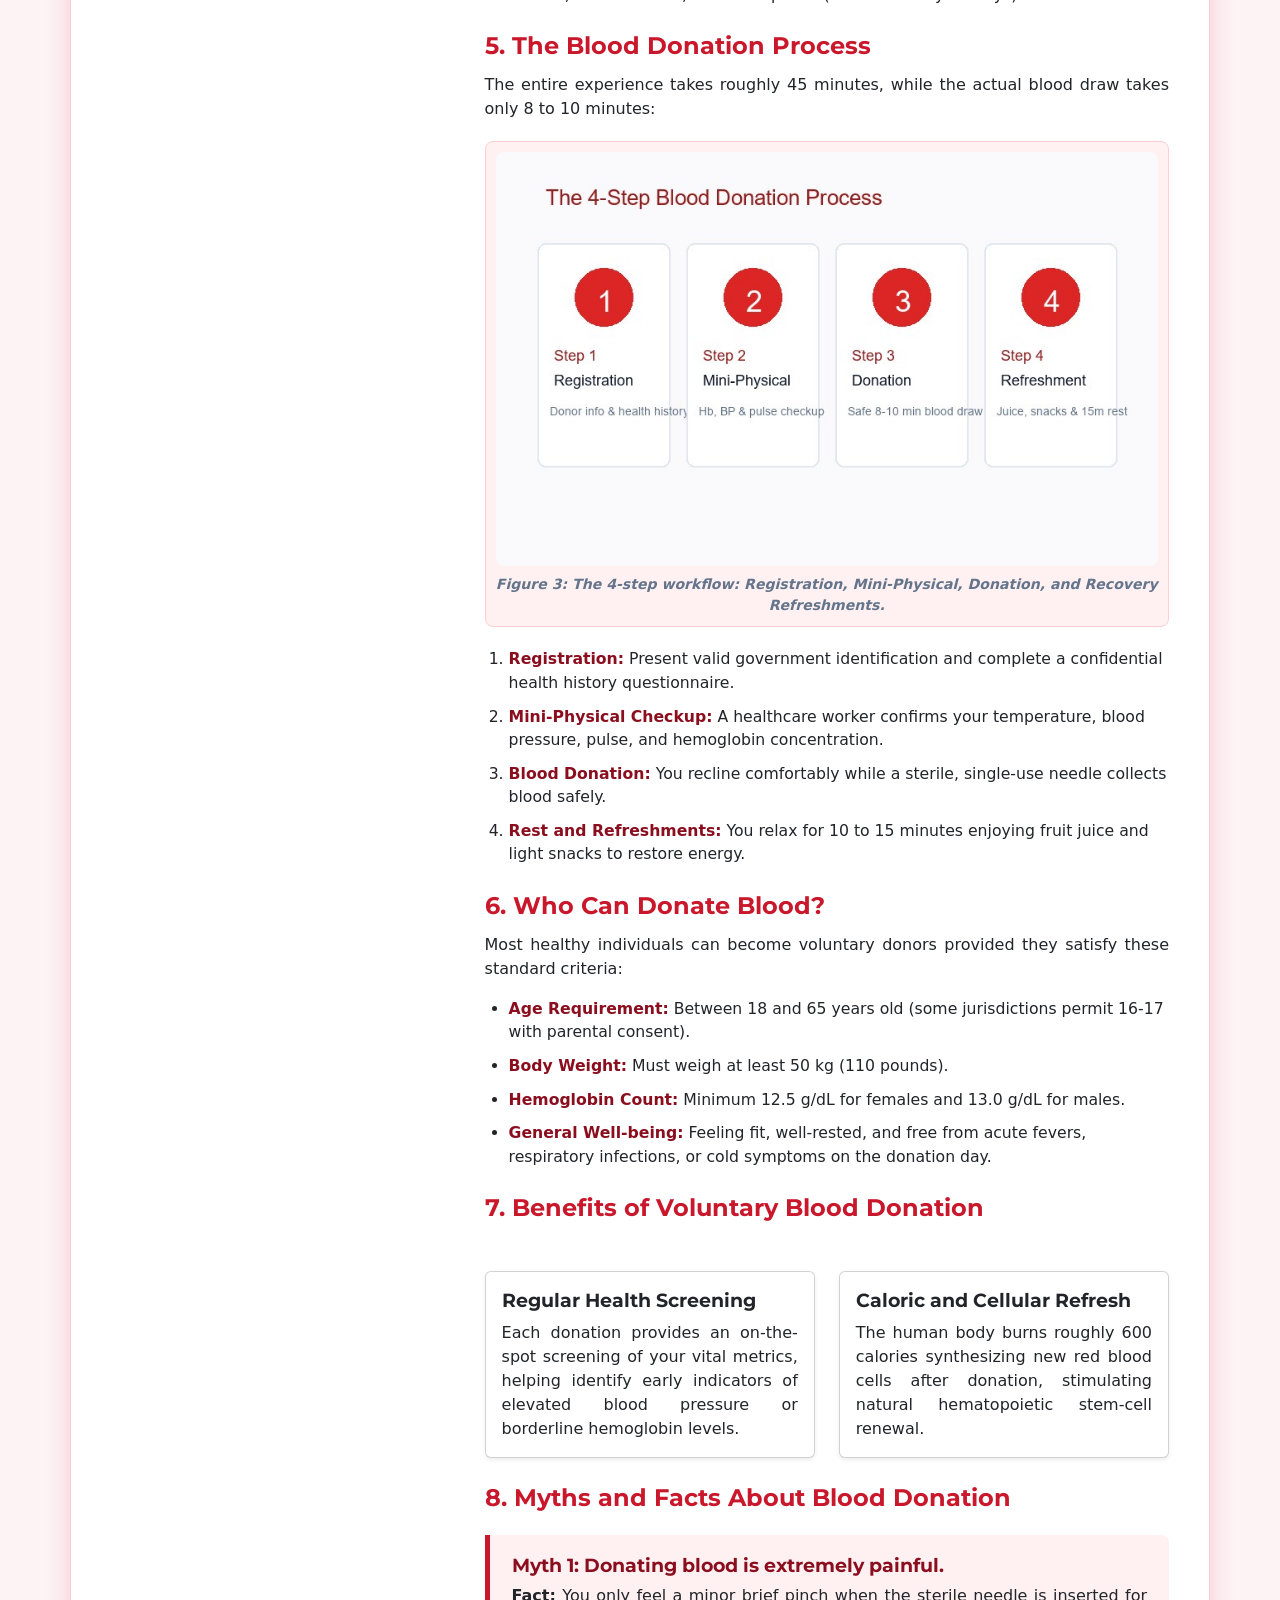
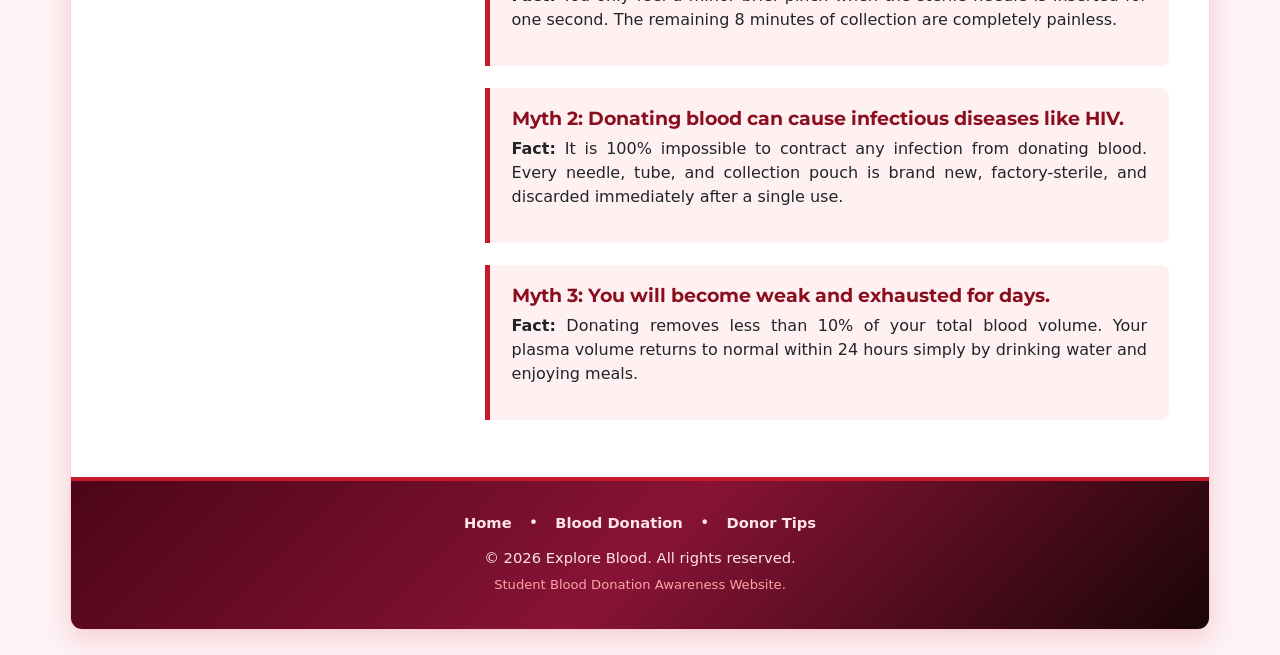
==== commit 584689c6: "demo" ====
--- a/blood-donation.html
+++ b/blood-donation.html
@@ -7,6 +7,7 @@
   
   <!-- CSS Stylesheets -->
   <link rel="stylesheet" href="styles/normalize.css">
+  <link href="https://cdn.jsdelivr.net/npm/bootstrap@5.3.3/dist/css/bootstrap.min.css" rel="stylesheet">
   <link rel="stylesheet" href="styles/main.css">
   <link rel="icon" type="image/png" href="images/blood-drop.jpg">
 </head>
@@ -101,19 +102,27 @@
             <figcaption>Figure 2: The eight fundamental blood types and their universal donor/recipient classifications.</figcaption>
           </figure>
 
-          <div class="cards-grid">
-            <article class="info-card">
-              <h3>Type O: The Universal Red Cell</h3>
-              <p>
-                <strong>O-Negative</strong> red blood cells contain neither A, B, nor Rh antigens, making them safe for transfusion into any emergency patient regardless of recipient blood type.
-              </p>
+          <div class="row g-4 my-4">
+            <article class="col-md-6">
+              <div class="card h-100 shadow-sm">
+                <div class="card-body">
+                  <h3 class="card-title">Type O: The Universal Red Cell</h3>
+                  <p class="card-text">
+                    <strong>O-Negative</strong> red blood cells contain neither A, B, nor Rh antigens, making them safe for transfusion into any emergency patient regardless of recipient blood type.
+                  </p>
+                </div>
+              </div>
             </article>
 
-            <article class="info-card">
-              <h3>Type AB: Universal Recipient</h3>
-              <p>
-                <strong>AB-Positive</strong> patients have all antigens and can safely receive red blood cells from any blood type. Furthermore, AB individuals are the <em>universal plasma donors</em>.
-              </p>
+            <article class="col-md-6">
+              <div class="card h-100 shadow-sm">
+                <div class="card-body">
+                  <h3 class="card-title">Type AB: Universal Recipient</h3>
+                  <p class="card-text">
+                    <strong>AB-Positive</strong> patients have all antigens and can safely receive red blood cells from any blood type. Furthermore, AB individuals are the <em>universal plasma donors</em>.
+                  </p>
+                </div>
+              </div>
             </article>
           </div>
 
@@ -175,18 +184,26 @@
         <!-- 7. Benefits of Voluntary Blood Donation -->
         <section>
           <h2>7. Benefits of Voluntary Blood Donation</h2>
-          <div class="cards-grid">
-            <article class="info-card">
-              <h3>Regular Health Screening</h3>
-              <p>
-                Each donation provides an on-the-spot screening of your vital metrics, helping identify early indicators of elevated blood pressure or borderline hemoglobin levels.
-              </p>
+          <div class="row g-4 my-4">
+            <article class="col-md-6">
+              <div class="card h-100 shadow-sm">
+                <div class="card-body">
+                  <h3 class="card-title">Regular Health Screening</h3>
+                  <p class="card-text">
+                    Each donation provides an on-the-spot screening of your vital metrics, helping identify early indicators of elevated blood pressure or borderline hemoglobin levels.
+                  </p>
+                </div>
+              </div>
             </article>
-            <article class="info-card">
-              <h3>Caloric and Cellular Refresh</h3>
-              <p>
-                The human body burns roughly 600 calories synthesizing new red blood cells after donation, stimulating natural hematopoietic stem-cell renewal.
-              </p>
+            <article class="col-md-6">
+              <div class="card h-100 shadow-sm">
+                <div class="card-body">
+                  <h3 class="card-title">Caloric and Cellular Refresh</h3>
+                  <p class="card-text">
+                    The human body burns roughly 600 calories synthesizing new red blood cells after donation, stimulating natural hematopoietic stem-cell renewal.
+                  </p>
+                </div>
+              </div>
             </article>
           </div>
         </section>
--- a/styles/main.css
+++ b/styles/main.css
@@ -2,7 +2,7 @@
    EXPLORE BLOOD – BLOOD DONATION AWARENESS WEBSITE
    Common Stylesheet: main.css
    Topic: Explore Blood – Donate Blood, Save Lives, Be Someone's Hope
-   Designed with HTML5 & CSS3 (Zero Frameworks, Zero JavaScript)
+   Built with HTML5, CSS3, and Bootstrap
    ========================================================================== */
 
 /* Google Fonts Import for clean modern typography */
@@ -309,57 +309,6 @@
   font-style: italic;
 }
 
-/* --------------------------------------------------------------------------
-   8. ATTRACTIVE CARDS & CONTENT GRIDS
-   -------------------------------------------------------------------------- */
-.cards-grid {
-  display: grid;
-  grid-template-columns: repeat(2, 1fr);
-  gap: 22px;
-  margin: 25px 0;
-}
-
-.info-card {
-  background-color: var(--white);
-  border: 1px solid var(--border-color);
-  border-radius: var(--border-radius);
-  padding: 20px;
-  box-shadow: var(--shadow-sm);
-  transition: var(--transition);
-  position: relative;
-  overflow: hidden;
-}
-
-.info-card::before {
-  content: "";
-  position: absolute;
-  top: 0;
-  left: 0;
-  right: 0;
-  height: 4px;
-  background: linear-gradient(90deg, var(--dark-red), var(--primary-red));
-}
-
-.info-card:hover {
-  transform: translateY(-4px);
-  box-shadow: var(--shadow-md);
-  border-color: var(--accent-pink);
-}
-
-.info-card h3 {
-  font-size: 1.15rem;
-  margin-top: 5px;
-  margin-bottom: 8px;
-  color: var(--dark-red);
-}
-
-.info-card img {
-  width: 100%;
-  height: 180px;
-  object-fit: cover;
-  margin-bottom: 12px;
-}
-
 /* Callout Alert Box */
 .alert-box {
   background-color: var(--light-pink);
@@ -546,105 +495,7 @@
   margin-top: 6px;
 }
 /* --------------------------------------------------------------------------
-   10B. PURE CSS CAROUSEL (Zero JavaScript)
-   -------------------------------------------------------------------------- */
-.css-carousel-container {
-  position: relative;
-  width: 100%;
-  max-width: 720px;
-  margin: 25px auto;
-  border: 1px solid var(--border-color);
-  border-radius: var(--border-radius);
-  overflow: hidden;
-  background-color: #0f172a;
-  box-shadow: var(--shadow-md);
-}
-
-.carousel-radio {
-  display: none;
-}
-
-.carousel-slides {
-  position: relative;
-  width: 400%; /* 4 slides */
-  height: 380px;
-  transition: transform 0.5s ease-in-out;
-  display: flex;
-}
-
-.carousel-slide {
-  width: 25%;
-  height: 380px;
-  position: relative;
-}
-
-.carousel-slide img {
-  width: 100%;
-  height: 100%;
-  object-fit: cover;
-}
-
-.slide-caption {
-  position: absolute;
-  bottom: 0;
-  left: 0;
-  right: 0;
-  background: rgba(15, 23, 42, 0.88);
-  color: var(--white);
-  padding: 12px 20px;
-  font-family: 'Montserrat', sans-serif;
-  font-size: 0.9rem;
-  border-top: 1px solid rgba(255, 255, 255, 0.2);
-}
-
-#slide1:checked ~ .carousel-slides {
-  transform: translateX(0%);
-}
-#slide2:checked ~ .carousel-slides {
-  transform: translateX(-25%);
-}
-#slide3:checked ~ .carousel-slides {
-  transform: translateX(-50%);
-}
-#slide4:checked ~ .carousel-slides {
-  transform: translateX(-75%);
-}
-
-.carousel-indicators {
-  position: absolute;
-  bottom: 48px;
-  left: 0;
-  right: 0;
-  text-align: center;
-  z-index: 10;
-}
-
-.carousel-indicator-dot {
-  display: inline-block;
-  width: 14px;
-  height: 14px;
-  margin: 0 6px;
-  border-radius: 50%;
-  background-color: rgba(255, 255, 255, 0.4);
-  border: 2px solid var(--white);
-  cursor: pointer;
-  transition: background-color 0.3s, transform 0.2s;
-}
-
-.carousel-indicator-dot:hover {
-  background-color: rgba(255, 255, 255, 0.85);
-}
-
-#slide1:checked ~ .carousel-indicators label[for="slide1"],
-#slide2:checked ~ .carousel-indicators label[for="slide2"],
-#slide3:checked ~ .carousel-indicators label[for="slide3"],
-#slide4:checked ~ .carousel-indicators label[for="slide4"] {
-  background-color: var(--primary-red);
-  transform: scale(1.25);
-}
-
-/* --------------------------------------------------------------------------
-   10C. MEDIA CARDS (Audio Player & PDF Download)
+   10B. MEDIA CARDS (Audio Player & PDF Download)
    -------------------------------------------------------------------------- */
 .media-card {
   background-color: var(--light-pink);
@@ -751,11 +602,6 @@
     width: 36%;
     padding-right: 20px;
   }
-
-  .cards-grid {
-    grid-template-columns: 1fr;
-    gap: 18px;
-  }
 }
 
 /* Mobile Screens (max-width: 767px) */
@@ -833,15 +679,6 @@
     margin: 0 0 18px 0;
   }
 
-  .cards-grid {
-    grid-template-columns: 1fr;
-  }
-
-  .carousel-slides,
-  .carousel-slide {
-    height: 230px;
-  }
-
   footer.site-footer {
     padding: 22px 16px;
   }
